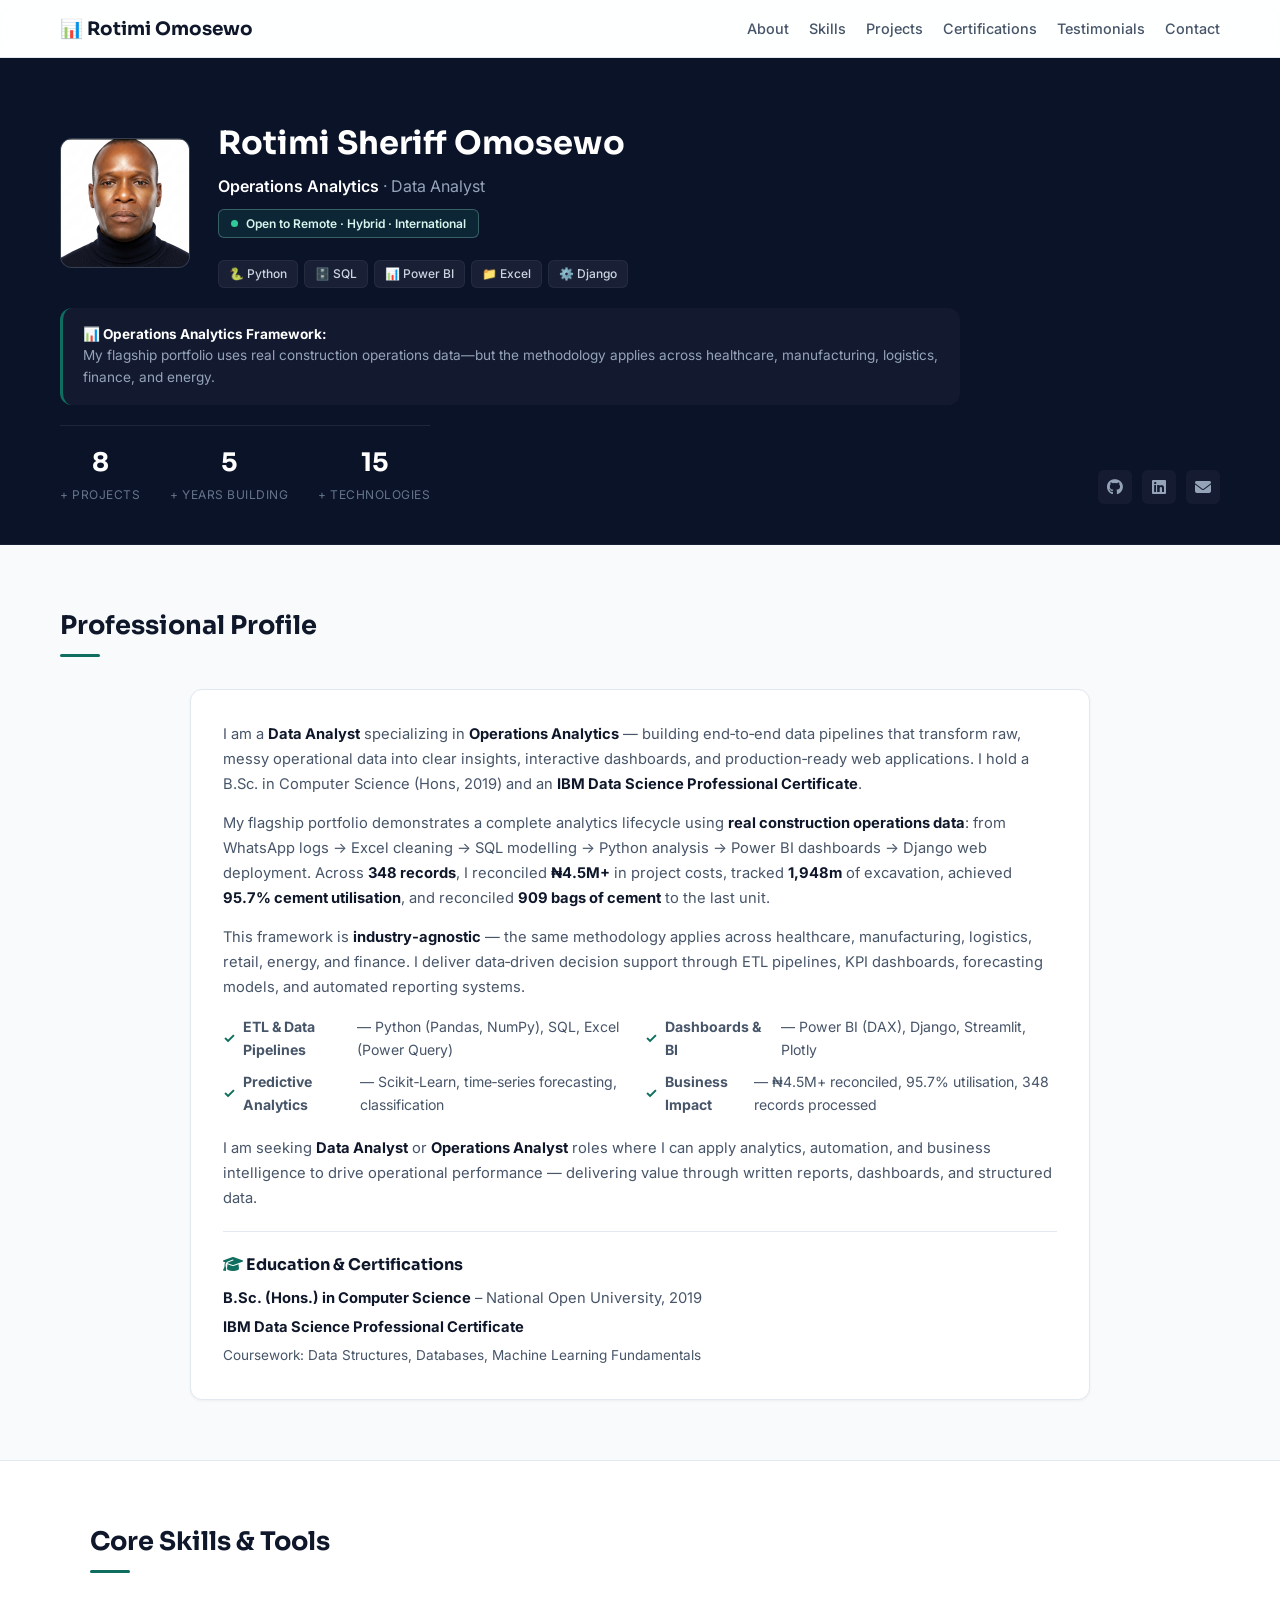
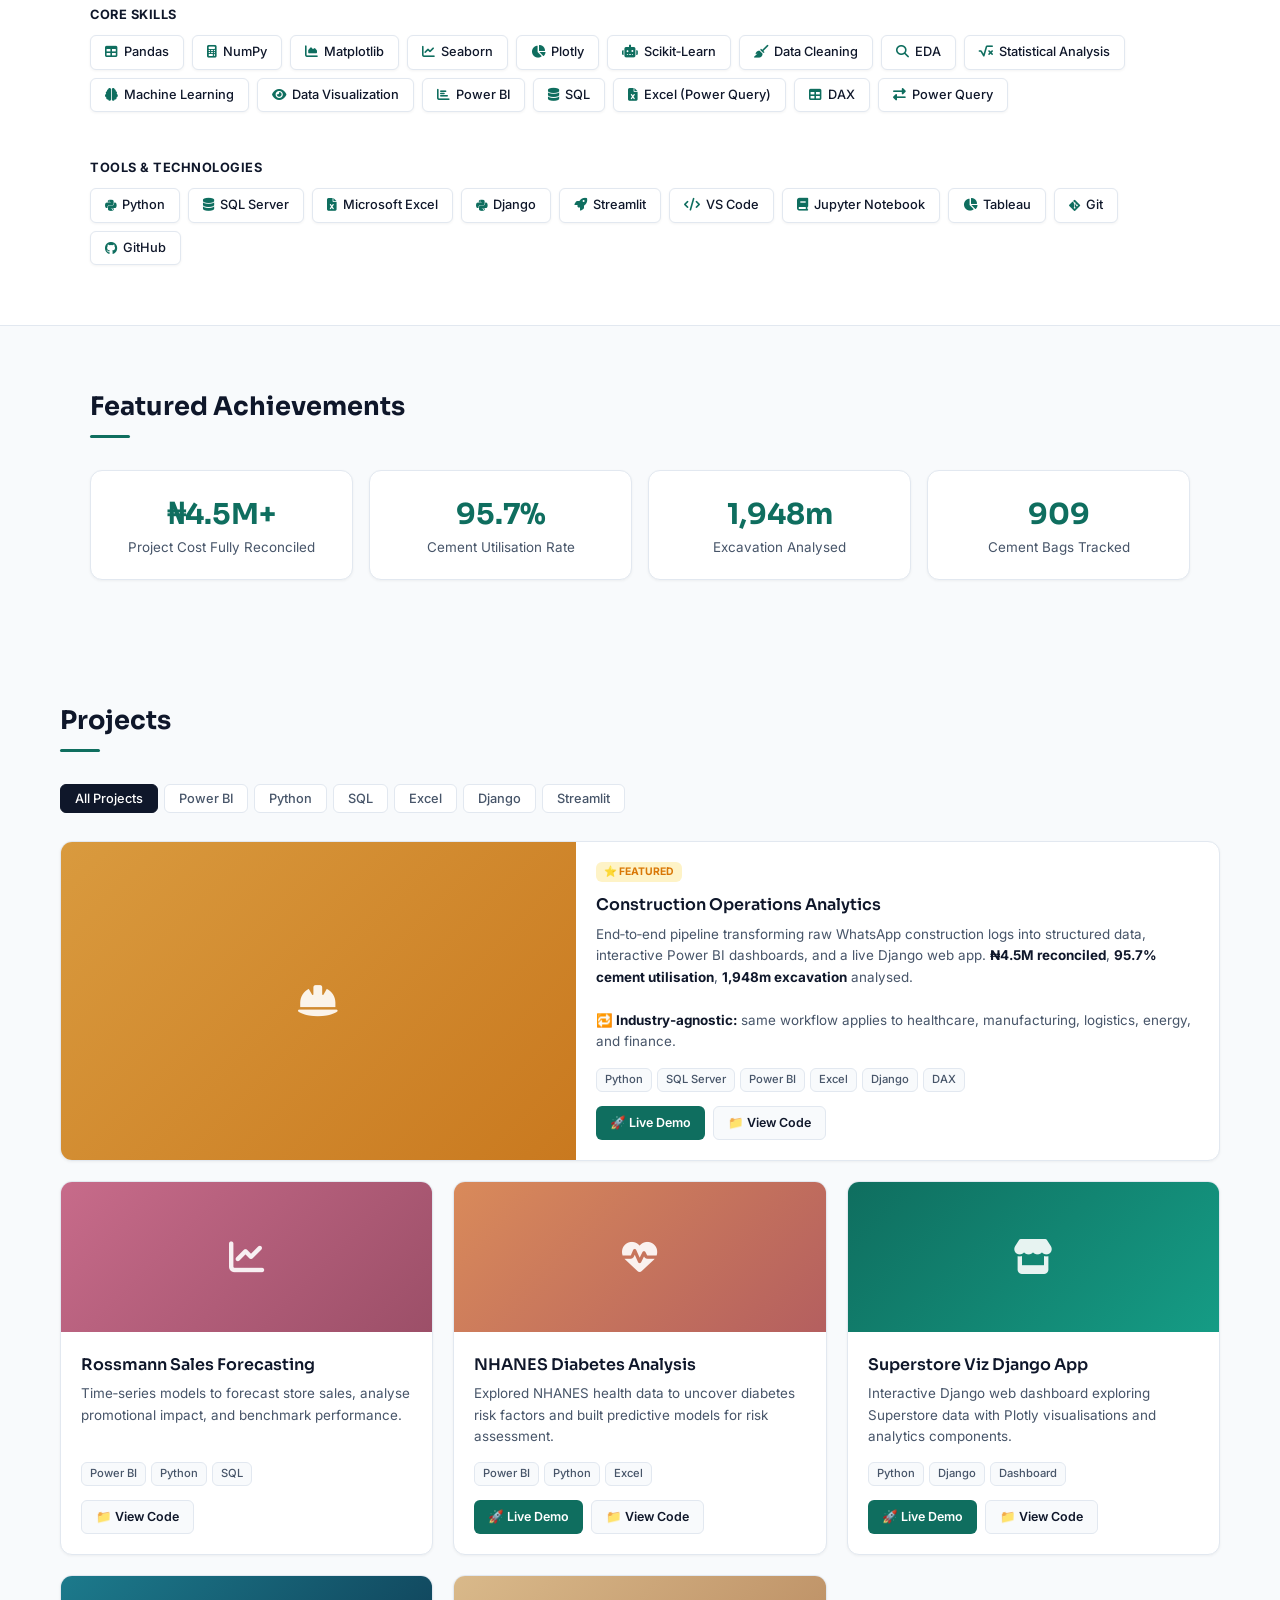
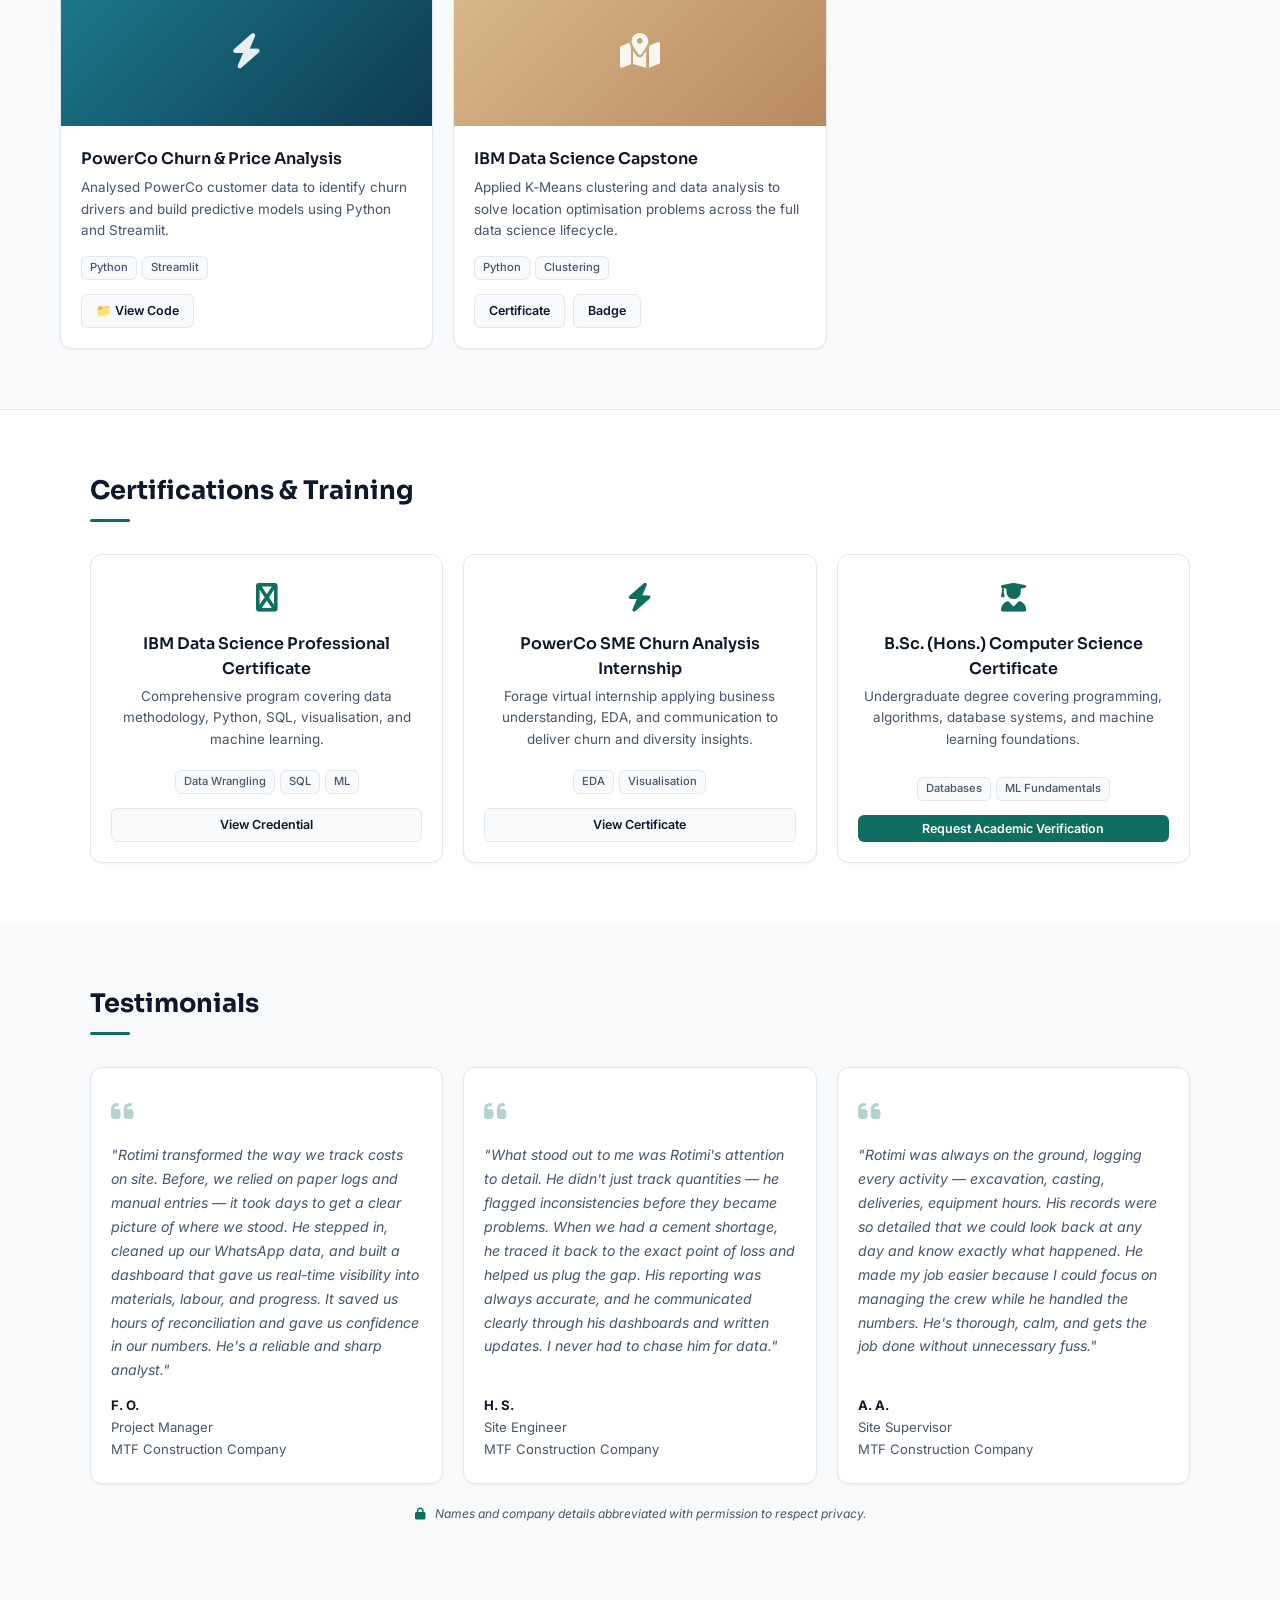
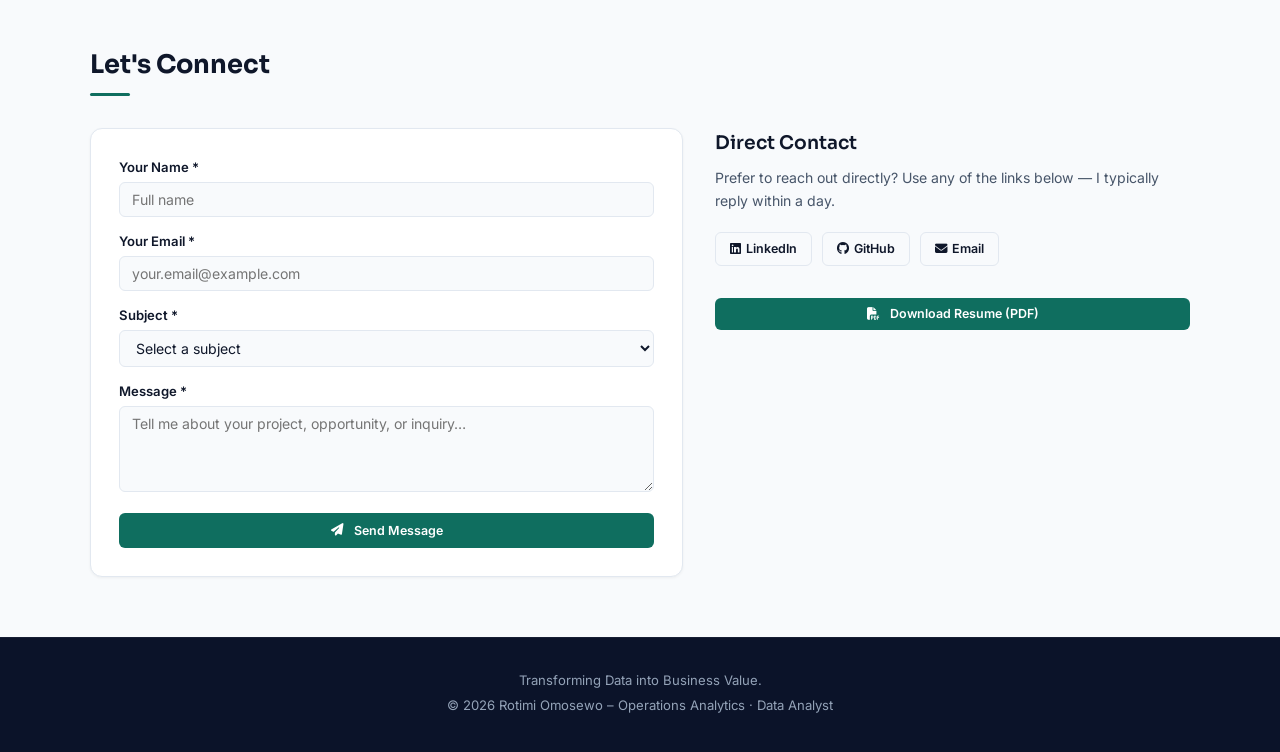
==== index.html @ 18f445c6 "Update index.html" ====
<!DOCTYPE html>
<html lang="en">
<head>
    <meta charset="UTF-8" />
    <meta name="viewport" content="width=device-width, initial-scale=1.0" />

    <!-- SEO Meta Tags -->
    <title>Rotimi Omosewo | Operations Analyst | Data Analyst | Python | SQL | Power BI Portfolio</title>
    <meta name="description" content="Data Analyst specializing in Operations Analytics, Python, SQL, Power BI, and Excel. Real-world analytics across construction, healthcare, retail, and energy." />
    <meta name="keywords" content="Operations Analyst, Data Analyst, Business Intelligence, Python, SQL, Power BI, Excel, Django, Analytics Portfolio, Rotimi Omosewo" />
    <meta name="author" content="Rotimi Omosewo" />

    <!-- Open Graph -->
    <meta property="og:title" content="Rotimi Omosewo | Operations Analyst | Data Analyst | Python | SQL | Power BI Portfolio" />
    <meta property="og:description" content="Data Analyst specializing in Operations Analytics, Python, SQL, Power BI, and Excel. View my analytics projects and technical expertise." />
    <meta property="og:type" content="website" />
    <meta property="og:url" content="https://rotimi2020.github.io" />

    <!-- Twitter Card -->
    <meta name="twitter:card" content="summary_large_image" />
    <meta name="twitter:title" content="Rotimi Omosewo | Operations Analyst | Data Analyst | Python | SQL | Power BI Portfolio" />
    <meta name="twitter:description" content="Data Analyst specializing in Operations Analytics, Python, SQL, Power BI, and Excel." />

    <link rel="icon" href="data:image/svg+xml,<svg xmlns='http://www.w3.org/2000/svg' viewBox='0 0 100 100'><text y='.9em' font-size='90'>📊</text></svg>" />
    <link rel="preconnect" href="https://fonts.googleapis.com">
    <link rel="preconnect" href="https://fonts.gstatic.com" crossorigin>
    <link href="https://fonts.googleapis.com/css2?family=Sora:wght@500;600;700&family=Inter:wght@400;500;600&display=swap" rel="stylesheet">
    <link rel="stylesheet" href="https://cdnjs.cloudflare.com/ajax/libs/font-awesome/6.4.0/css/all.min.css" />

    <style>
        /* ===== RESET & BASE ===== */
        * {
            margin: 0;
            padding: 0;
            box-sizing: border-box;
            font-family: 'Inter', sans-serif;
        }

        :root {
            --bg-base: #f8fafc;
            --bg-surface: #ffffff;
            --text-main: #0f172a;
            --text-muted: #475569;
            --primary: #0f172a;
            --accent: #0f6e5f;
            --accent-hover: #0c5849;
            --border: #e2e8f0;
            --shadow-sm: 0 1px 3px rgba(0,0,0,0.05);
            --shadow-md: 0 4px 6px -1px rgba(0,0,0,0.05), 0 2px 4px -1px rgba(0,0,0,0.03);
            --shadow-lg: 0 10px 25px -5px rgba(0, 0, 0, 0.05), 0 8px 10px -6px rgba(0, 0, 0, 0.03);
            --radius-sm: 6px;
            --radius-md: 12px;
            --radius-lg: 16px;
        }

        html { scroll-behavior: smooth; }

        h1, h2, h3, .nav-logo, .kpi-number, .project-title, .cert-title, .section-title {
            font-family: 'Sora', sans-serif;
            color: var(--text-main);
        }

        body {
            background-color: var(--bg-base);
            color: var(--text-muted);
            line-height: 1.6;
            -webkit-font-smoothing: antialiased;
        }

        .container { max-width: 1200px; margin: 0 auto; padding: 0 20px; }

        #scrollProgress {
            position: fixed; top: 0; left: 0; height: 3px; width: 0%;
            background: linear-gradient(90deg, var(--accent), #159c85);
            z-index: 1100; transition: width 0.1s ease-out;
        }

        nav {
            position: sticky; top: 0; z-index: 999;
            background: rgba(255, 255, 255, 0.85);
            backdrop-filter: blur(16px);
            border-bottom: 1px solid var(--border);
            padding: 14px 0;
        }

        nav .container {
            display: flex;
            align-items: center;
            justify-content: space-between;
            flex-wrap: wrap;
            gap: 10px;
        }

        .nav-logo {
            font-weight: 700;
            font-size: 1.15rem;
            color: var(--text-main);
            text-decoration: none;
            display: flex;
            align-items: center;
            gap: 8px;
        }

        .nav-links {
            display: flex;
            gap: 20px;
            flex-wrap: wrap;
        }

        .nav-links a {
            text-decoration: none;
            color: var(--text-muted);
            font-weight: 500;
            font-size: 0.9rem;
            transition: color 0.2s ease;
        }

        .nav-links a:hover,
        .nav-links a.active-link {
            color: var(--accent);
        }

        header {
            background: #0b1329;
            color: #fff;
            padding: 60px 0 40px;
            position: relative;
            border-bottom: 1px solid rgba(255, 255, 255, 0.05);
        }

        .profile {
            display: grid;
            grid-template-columns: 130px 1fr;
            gap: 28px;
            align-items: center;
            text-align: left;
        }

        .avatar {
            width: 130px;
            height: 130px;
            border-radius: var(--radius-md);
            overflow: hidden;
            background: #1e293b;
            display: flex;
            align-items: center;
            justify-content: center;
            border: 1px solid rgba(255, 255, 255, 0.1);
        }

        .avatar img { width: 100%; height: 100%; object-fit: contain; }
        .avatar .placeholder-icon { font-size: 48px; color: #64748b; }

        .header-info h1 {
            color: #fff;
            font-size: 2rem;
            font-weight: 700;
            margin-bottom: 4px;
        }

        .tagline {
            font-size: 1rem;
            color: #94a3b8;
            margin-bottom: 10px;
        }
        .tagline .highlight {
            color: #fff;
            font-weight: 600;
        }

        .availability-badge {
            display: inline-flex;
            align-items: center;
            gap: 8px;
            background: rgba(21, 156, 133, 0.14);
            border: 1px solid rgba(159, 232, 212, 0.3);
            color: #d7f5ec;
            padding: 4px 12px;
            border-radius: var(--radius-sm);
            font-size: 0.75rem;
            font-weight: 600;
            margin-bottom: 12px;
        }

        .availability-badge .dot {
            width: 7px;
            height: 7px;
            border-radius: 50%;
            background: #2ecc9a;
            animation: pulse-dot 2s infinite;
        }

        @keyframes pulse-dot {
            0% { box-shadow: 0 0 0 0 rgba(46, 204, 154, 0.55); }
            70% { box-shadow: 0 0 0 7px rgba(46, 204, 154, 0); }
            100% { box-shadow: 0 0 0 0 rgba(46, 204, 154, 0); }
        }

        .skill-strip {
            display: flex;
            flex-wrap: wrap;
            gap: 6px;
            margin-top: 10px;
        }

        .skill-strip span {
            background: rgba(255, 255, 255, 0.06);
            color: #cbd5e1;
            padding: 3px 10px;
            border-radius: var(--radius-sm);
            font-size: 0.75rem;
            font-weight: 500;
            border: 1px solid rgba(255, 255, 255, 0.05);
        }

        .quick-note {
            background: rgba(255, 255, 255, 0.03);
            border-radius: var(--radius-md);
            padding: 16px 20px;
            margin-top: 20px;
            border-left: 3px solid var(--accent);
            max-width: 900px;
            text-align: left;
        }

        .quick-note p {
            font-size: 0.85rem;
            color: #94a3b8;
            line-height: 1.6;
            word-wrap: break-word;
            overflow-wrap: break-word;
        }
        .quick-note strong {
            color: #fff;
        }

        .kpi-row {
            display: flex;
            gap: 30px;
            margin-top: 20px;
            border-top: 1px solid rgba(255, 255, 255, 0.08);
            padding-top: 16px;
            flex-wrap: wrap;
        }

        .kpi-item {
            display: flex;
            flex-direction: column;
            align-items: center;
            text-align: center;
        }

        .kpi-number {
            font-size: 1.6rem;
            font-weight: 700;
            color: #fff;
        }

        .kpi-label {
            font-size: 0.75rem;
            color: #64748b;
            text-transform: uppercase;
            letter-spacing: 0.5px;
            margin-top: 2px;
        }

        .header-action-row {
            display: flex;
            justify-content: space-between;
            align-items: flex-end;
            flex-wrap: wrap;
            gap: 16px;
        }

        .header-socials {
            display: flex;
            gap: 10px;
        }

        .header-socials a {
            color: #94a3b8;
            font-size: 1rem;
            width: 34px;
            height: 34px;
            border-radius: var(--radius-sm);
            background: rgba(255, 255, 255, 0.04);
            display: flex;
            align-items: center;
            justify-content: center;
            transition: all 0.2s ease;
            text-decoration: none;
        }

        .header-socials a:hover {
            color: #fff;
            background: var(--accent);
        }

        section {
            padding: 60px 0;
        }

        .section-title {
            font-size: 1.6rem;
            font-weight: 700;
            margin-bottom: 32px;
            position: relative;
        }

        .section-title::after {
            content: '';
            display: block;
            width: 40px;
            height: 3px;
            background: var(--accent);
            margin-top: 8px;
            border-radius: 2px;
        }

        /* ===== SECTION CONTENT WRAPPER ===== */
        .section-content {
            max-width: 1100px;
            margin: 0 auto;
        }

        /* ===== ABOUT / PROFESSIONAL PROFILE ===== */
        .about-card {
            background: var(--bg-surface);
            padding: 32px;
            border-radius: var(--radius-md);
            box-shadow: var(--shadow-sm);
            border: 1px solid var(--border);
            max-width: 900px;
            margin: 0 auto;
        }

        .about-card p {
            margin-bottom: 14px;
            font-size: 0.92rem;
            color: var(--text-muted);
            line-height: 1.7;
        }

        .about-card p strong {
            color: var(--text-main);
        }

        .about-card ul {
            list-style: none;
            display: grid;
            grid-template-columns: 1fr 1fr;
            gap: 10px;
            margin: 16px 0 20px;
        }

        .about-card ul li {
            font-size: 0.88rem;
            display: flex;
            align-items: center;
            gap: 8px;
            color: var(--text-muted);
        }

        .about-card ul li::before {
            content: "✓";
            color: var(--accent);
            font-weight: bold;
        }

        .education-block {
            margin-top: 20px;
            padding-top: 20px;
            border-top: 1px solid var(--border);
        }

        .education-block h3 {
            font-size: 1rem;
            margin-bottom: 8px;
        }

        .skills-subtitle {
            font-size: 0.8rem;
            font-weight: 700;
            text-transform: uppercase;
            letter-spacing: 0.5px;
            color: var(--text-main);
            margin: 20px 0 10px;
        }
        .skills-subtitle:first-child {
            margin-top: 0;
        }

        .skills-grid {
            display: flex;
            flex-wrap: wrap;
            gap: 8px;
        }

        .skill-tag {
            background: var(--bg-surface);
            color: var(--text-main);
            padding: 6px 14px;
            border-radius: var(--radius-sm);
            font-size: 0.8rem;
            font-weight: 500;
            border: 1px solid var(--border);
            display: flex;
            align-items: center;
            gap: 6px;
            box-shadow: var(--shadow-sm);
        }

        .skill-tag i {
            color: var(--accent);
        }

        .achievements-grid {
            display: grid;
            grid-template-columns: repeat(auto-fit, minmax(160px, 1fr));
            gap: 16px;
        }

        .filter-container {
            display: flex;
            gap: 6px;
            margin-bottom: 28px;
            flex-wrap: wrap;
        }

        .filter-btn {
            background: var(--bg-surface);
            border: 1px solid var(--border);
            color: var(--text-muted);
            padding: 6px 14px;
            border-radius: var(--radius-sm);
            cursor: pointer;
            font-size: 0.8rem;
            font-weight: 500;
            transition: all 0.2s ease;
        }

        .filter-btn:hover,
        .filter-btn.active {
            background: var(--primary);
            color: #fff;
            border-color: var(--primary);
        }

        .showcase-grid {
            display: grid;
            grid-template-columns: repeat(3, 1fr);
            gap: 20px;
        }

        .portfolio-card {
            background: var(--bg-surface);
            border-radius: var(--radius-md);
            border: 1px solid var(--border);
            overflow: hidden;
            display: flex;
            flex-direction: column;
            box-shadow: var(--shadow-sm);
            transition: transform 0.25s ease, box-shadow 0.25s ease;
            position: relative;
        }

        .portfolio-card:hover {
            transform: translateY(-4px) scale(0.97);
            box-shadow: var(--shadow-lg);
        }

        .card-preview-area {
            height: 150px;
            display: flex;
            align-items: center;
            justify-content: center;
            font-size: 2.2rem;
            color: rgba(255, 255, 255, 0.9);
            position: relative;
            cursor: pointer;
            overflow: hidden;
        }

        .card-preview-area i {
            position: relative;
            z-index: 2;
            transition: transform 0.3s ease;
        }
        .card-preview-area:hover i {
            transform: scale(1.15);
        }

        .card-preview-area.construction { background: linear-gradient(135deg, #d99a3e, #c9791f); }
        .card-preview-area.rossmann { background: linear-gradient(135deg, #c76b8a, #9c4f68); }
        .card-preview-area.nhanes { background: linear-gradient(135deg, #d98a5a, #b45f5f); }
        .card-preview-area.django { background: linear-gradient(135deg, #0f6e5f, #159c85); }
        .card-preview-area.powerco { background: linear-gradient(135deg, #1c7a8c, #0e3a52); }
        .card-preview-area.ibm { background: linear-gradient(135deg, #d9b98a, #b8895f); }

        .card-preview-area .zoom-hint {
            position: absolute;
            background: rgba(15, 23, 42, 0.8);
            color: #fff;
            padding: 5px 10px;
            border-radius: var(--radius-sm);
            font-size: 0.7rem;
            font-weight: 500;
            opacity: 0;
            transition: opacity 0.2s ease;
            display: flex;
            align-items: center;
            gap: 5px;
            z-index: 3;
        }

        .card-preview-area:hover .zoom-hint {
            opacity: 1;
        }

        .portfolio-card.featured-item {
            grid-column: span 3;
            display: grid;
            grid-template-columns: 4fr 5fr;
            height: 320px;
        }

        .portfolio-card.featured-item .card-preview-area {
            height: 100%;
        }

        .card-body {
            padding: 20px;
            display: flex;
            flex-direction: column;
            flex-grow: 1;
        }

        .featured-label {
            align-self: flex-start;
            background: #fef3c7;
            color: #d97706;
            font-size: 0.65rem;
            font-weight: 700;
            padding: 2px 8px;
            border-radius: var(--radius-sm);
            text-transform: uppercase;
            margin-bottom: 10px;
        }

        .project-title {
            font-size: 1rem;
            margin-bottom: 6px;
            font-weight: 600;
        }

        .project-desc {
            font-size: 0.84rem;
            color: var(--text-muted);
            margin-bottom: 14px;
            flex-grow: 1;
        }
        .project-desc strong {
            color: var(--text-main);
        }

        .meta-tags {
            display: flex;
            flex-wrap: wrap;
            gap: 5px;
            margin-bottom: 14px;
        }

        .meta-tag {
            background: var(--bg-base);
            color: var(--text-muted);
            font-size: 0.7rem;
            padding: 2px 8px;
            border-radius: var(--radius-sm);
            font-weight: 500;
            border: 1px solid var(--border);
        }

        .card-actions {
            display: flex;
            gap: 8px;
            flex-wrap: wrap;
        }

        .btn {
            display: inline-flex;
            align-items: center;
            justify-content: center;
            gap: 5px;
            padding: 6px 14px;
            border-radius: var(--radius-sm);
            font-size: 0.78rem;
            font-weight: 600;
            text-decoration: none;
            transition: all 0.2s ease;
            cursor: pointer;
            border: none;
        }

        .btn-primary {
            background: var(--accent);
            color: #fff;
        }
        .btn-primary:hover {
            background: var(--accent-hover);
        }

        .btn-secondary {
            background: var(--bg-base);
            color: var(--text-main);
            border: 1px solid var(--border);
        }
        .btn-secondary:hover {
            background: var(--border);
        }

        .compact-grid {
            display: grid;
            grid-template-columns: repeat(3, 1fr);
            gap: 20px;
        }

        .metric-card {
            background: var(--bg-surface);
            padding: 20px;
            border-radius: var(--radius-md);
            border: 1px solid var(--border);
            text-align: center;
            box-shadow: var(--shadow-sm);
            display: flex;
            flex-direction: column;
            transition: transform 0.25s ease, box-shadow 0.25s ease;
        }

        .metric-card:hover {
            transform: translateY(-4px) scale(0.97);
            box-shadow: var(--shadow-lg);
        }

        .metric-card .project-title {
            margin: 10px 0 4px;
        }
        .metric-card .project-desc {
            flex-grow: 1;
            margin-bottom: 14px;
        }
        .metric-card .btn {
            width: 100%;
            margin-top: auto;
        }

        .metric-value {
            font-size: 1.8rem;
            font-weight: 700;
            color: var(--accent);
            font-family: 'Sora', sans-serif;
        }
        .metric-card .meta-tags {
            justify-content: center;
            margin-top: 6px;
        }

        .testimonial-grid {
            display: grid;
            grid-template-columns: repeat(3, 1fr);
            gap: 20px;
        }

        .testimonial-card {
            background: var(--bg-surface);
            padding: 24px 20px;
            border-radius: var(--radius-md);
            border: 1px solid var(--border);
            box-shadow: var(--shadow-sm);
            transition: transform 0.2s ease, box-shadow 0.2s ease;
            position: relative;
            display: flex;
            flex-direction: column;
        }

        .testimonial-card:hover {
            transform: translateY(-4px);
            box-shadow: var(--shadow-lg);
        }

        .testimonial-card .quote-icon {
            color: var(--accent);
            font-size: 1.6rem;
            opacity: 0.3;
            margin-bottom: 10px;
        }

        .testimonial-card .testimonial-text {
            font-size: 0.88rem;
            color: var(--text-muted);
            line-height: 1.7;
            font-style: italic;
            flex-grow: 1;
        }

        .testimonial-card .testimonial-author {
            margin-top: 14px;
            font-weight: 600;
            color: var(--text-main);
            font-size: 0.82rem;
            display: flex;
            flex-direction: column;
            gap: 2px;
            line-height: 1.5;
        }

        .testimonial-card .testimonial-author .author-name {
            font-weight: 700;
            color: var(--text-main);
        }

        .testimonial-card .testimonial-author .author-role {
            font-weight: 400;
            color: var(--text-muted);
        }

        .testimonial-card .testimonial-author .author-company {
            font-weight: 400;
            color: var(--text-muted);
        }

        .privacy-note {
            text-align: center;
            font-size: 0.75rem;
            color: var(--text-muted);
            margin-top: 20px;
            font-style: italic;
        }

        .privacy-note i {
            margin-right: 6px;
            color: var(--accent);
        }

        .contact-layout {
            display: grid;
            grid-template-columns: 5fr 4fr;
            gap: 32px;
            align-items: start;
        }

        .form-card {
            background: var(--bg-surface);
            padding: 28px;
            border-radius: var(--radius-md);
            border: 1px solid var(--border);
            box-shadow: var(--shadow-sm);
        }

        .form-group {
            margin-bottom: 14px;
        }

        .form-group label {
            display: block;
            font-size: 0.82rem;
            font-weight: 600;
            margin-bottom: 4px;
            color: var(--text-main);
        }

        .form-group input,
        .form-group select,
        .form-group textarea {
            width: 100%;
            padding: 8px 12px;
            border: 1px solid var(--border);
            border-radius: var(--radius-sm);
            font-size: 0.88rem;
            background: var(--bg-base);
            color: var(--text-main);
            outline: none;
            font-family: inherit;
        }

        .form-group input:focus,
        .form-group select:focus,
        .form-group textarea:focus {
            border-color: var(--accent);
            background: #fff;
        }

        .form-group textarea {
            resize: vertical;
            min-height: 80px;
        }

        .success-message {
            display: none;
            background: #ecfdf5;
            color: #065f46;
            border: 1px solid #a7f3d0;
            padding: 10px;
            border-radius: var(--radius-sm);
            font-size: 0.82rem;
            margin-top: 10px;
            text-align: center;
        }
        .success-message.show {
            display: block;
        }

        .contact-side h3 {
            margin-bottom: 10px;
            font-weight: 600;
        }
        .contact-side p {
            font-size: 0.88rem;
            margin-bottom: 20px;
        }
        .contact-side .btn {
            margin-right: 6px;
            margin-bottom: 6px;
        }

        .resume-note {
            display: none;
            background: var(--bg-base);
            border-left: 3px solid var(--accent);
            padding: 10px 14px;
            margin-bottom: 14px;
            border-radius: var(--radius-sm);
            font-size: 0.8rem;
            color: var(--text-muted);
        }
        .resume-note.show {
            display: block;
        }
        .resume-note strong {
            color: var(--text-main);
        }

        .lightbox-modal,
        .form-modal {
            display: none;
            position: fixed;
            inset: 0;
            background: rgba(15, 23, 42, 0.8);
            backdrop-filter: blur(8px);
            z-index: 1000;
            justify-content: center;
            align-items: center;
            padding: 20px;
            overflow-y: auto;
        }

        .lightbox-wrapper {
            background: var(--bg-surface);
            border-radius: var(--radius-lg);
            max-width: 600px;
            width: 100%;
            overflow: hidden;
            box-shadow: 0 25px 50px -12px rgba(0, 0, 0, 0.25);
            position: relative;
            animation: popupIn 0.25s cubic-bezier(0.16, 1, 0.3, 1);
        }

        @keyframes popupIn {
            from { transform: scale(0.95); opacity: 0; }
            to { transform: scale(1); opacity: 1; }
        }

        .lightbox-img-container {
            height: 180px;
            background: #0b1329;
            display: flex;
            align-items: center;
            justify-content: center;
            font-size: 3.5rem;
            color: rgba(255, 255, 255, 0.9);
        }

        .lightbox-desc {
            padding: 20px;
        }

        .close-lightbox,
        .close-form-modal {
            position: absolute;
            top: 14px;
            right: 14px;
            background: rgba(255, 255, 255, 0.2);
            border: none;
            color: #fff;
            width: 30px;
            height: 30px;
            border-radius: 50%;
            cursor: pointer;
            display: flex;
            align-items: center;
            justify-content: center;
            font-size: 1.1rem;
            z-index: 10;
        }

        .close-form-modal {
            color: #999;
            background: transparent;
            top: 12px;
            right: 16px;
        }
        .close-form-modal:hover {
            color: #333;
        }

        .form-modal-wrapper {
            background: var(--bg-surface);
            border-radius: var(--radius-lg);
            max-width: 420px;
            width: 100%;
            padding: 28px 30px;
            position: relative;
            box-shadow: 0 25px 50px -12px rgba(0, 0, 0, 0.25);
            animation: popupIn 0.25s cubic-bezier(0.16, 1, 0.3, 1);
            max-height: 90vh;
            overflow-y: auto;
        }

        .form-modal-wrapper h3 {
            margin-bottom: 16px;
            text-align: center;
        }

        .modal-note {
            background: var(--bg-base);
            border-left: 3px solid var(--accent);
            padding: 10px 14px;
            margin-bottom: 14px;
            border-radius: var(--radius-sm);
            font-size: 0.8rem;
            color: var(--text-muted);
        }
        .modal-note strong {
            color: var(--text-main);
        }

        footer {
            background: #0b1329;
            color: #64748b;
            padding: 32px 0;
            text-align: center;
            font-size: 0.82rem;
            border-top: 1px solid rgba(255, 255, 255, 0.05);
        }
        footer p {
            color: #94a3b8;
            margin-bottom: 4px;
        }

        /* ============================================================
                   RESPONSIVE BREAKPOINTS
                   ============================================================ */

        @media (max-width: 1024px) {
            .showcase-grid,
            .compact-grid,
            .testimonial-grid {
                grid-template-columns: repeat(2, 1fr);
            }
            .portfolio-card.featured-item {
                grid-column: span 2;
            }
        }

        @media (max-width: 768px) {
            .profile {
                grid-template-columns: 1fr;
                text-align: center;
                justify-items: center;
                gap: 14px;
            }
            .avatar {
                margin: 0 auto;
                width: 110px;
                height: 110px;
            }
            .skill-strip,
            .kpi-row,
            .header-action-row {
                justify-content: center;
            }
            .header-action-row {
                flex-direction: column;
                align-items: center;
            }
            .showcase-grid,
            .compact-grid,
            .contact-layout,
            .testimonial-grid {
                grid-template-columns: 1fr;
            }
            .portfolio-card.featured-item {
                grid-column: span 1;
                grid-template-columns: 1fr;
                height: auto;
            }
            .portfolio-card.featured-item .card-preview-area {
                height: 140px;
            }
            .about-card {
                padding: 24px;
            }
            .about-card ul {
                grid-template-columns: 1fr;
            }
            nav .container {
                flex-direction: column;
                gap: 10px;
            }
            .compact-grid {
                grid-template-columns: 1fr;
            }
            .header-socials {
                justify-content: center;
            }
            .contact-layout {
                grid-template-columns: 1fr;
            }
            .card-preview-area {
                height: 130px;
                font-size: 2rem;
            }
            .quick-note p {
                font-size: 0.82rem;
            }
            .section-title {
                font-size: 1.4rem;
            }
            section {
                padding: 48px 0;
            }
            header {
                padding: 48px 0 32px;
            }
            .container {
                padding: 0 16px;
            }
        }

        @media (max-width: 480px) {
            .container {
                padding: 0 14px;
            }
            header {
                padding: 40px 0 28px;
            }
            section {
                padding: 40px 0;
            }
            .avatar {
                width: 90px;
                height: 90px;
            }
            .header-info h1 {
                font-size: 1.6rem;
            }
            .tagline {
                font-size: 0.9rem;
            }
            .skill-strip span {
                font-size: 0.65rem;
                padding: 2px 8px;
            }
            .kpi-row {
                gap: 16px;
            }
            .kpi-number {
                font-size: 1.3rem;
            }
            .kpi-label {
                font-size: 0.65rem;
            }
            .section-title {
                font-size: 1.3rem;
                margin-bottom: 24px;
            }
            .about-card {
                padding: 16px;
            }
            .about-card p {
                font-size: 0.85rem;
            }
            .about-card ul li {
                font-size: 0.82rem;
            }
            .portfolio-card.featured-item .card-preview-area {
                height: 110px;
            }
            .card-preview-area {
                height: 110px;
                font-size: 1.8rem;
            }
            .card-body {
                padding: 14px;
            }
            .project-title {
                font-size: 0.92rem;
            }
            .project-desc {
                font-size: 0.8rem;
            }
            .btn {
                padding: 5px 10px;
                font-size: 0.72rem;
            }
            .form-card {
                padding: 16px;
            }
            .lightbox-desc {
                padding: 14px;
            }
            .lightbox-img-container {
                height: 140px;
                font-size: 2.8rem;
            }
            .compact-grid {
                gap: 14px;
            }
            .metric-card {
                padding: 14px;
            }
            .testimonial-card {
                padding: 16px;
            }
            .testimonial-card .testimonial-text {
                font-size: 0.82rem;
            }
            .quick-note {
                padding: 12px 14px;
            }
            .quick-note p {
                font-size: 0.78rem;
            }
            .filter-btn {
                padding: 4px 10px;
                font-size: 0.7rem;
            }
            .skill-tag {
                padding: 4px 10px;
                font-size: 0.72rem;
            }
            .skills-grid {
                gap: 6px;
            }
            .achievements-grid {
                grid-template-columns: repeat(2, 1fr);
                gap: 12px;
            }
            .metric-value {
                font-size: 1.5rem;
            }
            .nav-links {
                gap: 12px;
            }
            .nav-links a {
                font-size: 0.78rem;
            }
            .nav-logo {
                font-size: 1rem;
            }
            footer {
                padding: 24px 0;
            }
            footer p {
                font-size: 0.75rem;
            }
        }

        @media (max-width: 380px) {
            .achievements-grid {
                grid-template-columns: 1fr 1fr;
                gap: 10px;
            }
            .header-info h1 {
                font-size: 1.3rem;
            }
            .kpi-row {
                gap: 12px;
            }
            .kpi-number {
                font-size: 1.1rem;
            }
            .nav-links {
                gap: 8px;
            }
            .nav-links a {
                font-size: 0.7rem;
            }
        }
    </style>
</head>

<body>

    <div id="scrollProgress"></div>

    <nav>
        <div class="container">
            <a href="#" class="nav-logo">📊 Rotimi Omosewo</a>
            <div class="nav-links">
                <a href="#about">About</a>
                <a href="#skills">Skills</a>
                <a href="#projects">Projects</a>
                <a href="#certifications">Certifications</a>
                <a href="#testimonials">Testimonials</a>
                <a href="#contact">Contact</a>
            </div>
        </div>
    </nav>

    <header>
        <div class="container">
            <div class="profile">
                <div class="avatar">
                    <img src="profile.png" alt="Rotimi Omosewo" id="profile-photo" onerror="this.style.display='none'; this.parentElement.innerHTML='<i class=\'fas fa-user placeholder-icon\'></i>';" />
                </div>
                <div class="header-info">
                    <h1>Rotimi Sheriff Omosewo</h1>
                    <p class="tagline"><span class="highlight">Operations Analytics</span> · Data Analyst</p>
                    <div class="availability-badge"><span class="dot"></span> Open to Remote · Hybrid · International</div>
                    <div class="skill-strip">
                        <span>🐍 Python</span>
                        <span>🗄️ SQL</span>
                        <span>📊 Power BI</span>
                        <span>📁 Excel</span>
                        <span>⚙️ Django</span>
                    </div>
                </div>
            </div>

            <div class="quick-note">
                <p>
                    <strong>📊 Operations Analytics Framework:</strong><br />
                    My flagship portfolio uses real construction operations data—but the methodology applies across healthcare, manufacturing, logistics, finance, and energy.
                </p>
            </div>

            <div class="header-action-row">
                <div class="kpi-row">
                    <div class="kpi-item">
                        <span class="kpi-number" data-count="8">0</span>
                        <span class="kpi-label">+ Projects</span>
                    </div>
                    <div class="kpi-item">
                        <span class="kpi-number" data-count="5">0</span>
                        <span class="kpi-label">+ Years Building</span>
                    </div>
                    <div class="kpi-item">
                        <span class="kpi-number" data-count="15">0</span>
                        <span class="kpi-label">+ Technologies</span>
                    </div>
                </div>
                <div class="header-socials">
                    <a href="https://github.com/rotimi2020" target="_blank" aria-label="GitHub"><i class="fab fa-github"></i></a>
                    <a href="https://linkedin.com/in/rotimi-sheriff-omosewo-939a806b" target="_blank" aria-label="LinkedIn"><i class="fab fa-linkedin"></i></a>
                    <a href="mailto:omoseworotimi@gmail.com" aria-label="Email"><i class="fas fa-envelope"></i></a>
                </div>
            </div>
        </div>
    </header>

    <!-- ===== PROFESSIONAL PROFILE SECTION ===== -->
    <section id="about">
        <div class="container">
            <h2 class="section-title">Professional Profile</h2>
            <div class="about-card">
                <p>
                    I am a <strong>Data Analyst</strong> specializing in <strong>Operations Analytics</strong> — building end‑to‑end data pipelines that transform raw, messy operational data into clear insights, interactive dashboards, and production‑ready web applications. I hold a B.Sc. in Computer Science (Hons, 2019) and an <strong>IBM Data Science Professional Certificate</strong>.
                </p>
                <p>
                    My flagship portfolio demonstrates a complete analytics lifecycle using <strong>real construction operations data</strong>: 
                    from WhatsApp logs → Excel cleaning → SQL modelling → Python analysis → Power BI dashboards → Django web deployment. 
                    Across <strong>348 records</strong>, I reconciled <strong>₦4.5M+</strong> in project costs, tracked <strong>1,948m</strong> 
                    of excavation, achieved <strong>95.7% cement utilisation</strong>, and reconciled <strong>909 bags of cement</strong> 
                    to the last unit.
                </p>
                <p>
                    This framework is <strong>industry‑agnostic</strong> — the same methodology applies across healthcare, manufacturing, 
                    logistics, retail, energy, and finance. I deliver data‑driven decision support through ETL pipelines, KPI dashboards, 
                    forecasting models, and automated reporting systems.
                </p>
                <ul>
                    <li><strong>ETL &amp; Data Pipelines</strong> — Python (Pandas, NumPy), SQL, Excel (Power Query)</li>
                    <li><strong>Dashboards &amp; BI</strong> — Power BI (DAX), Django, Streamlit, Plotly</li>
                    <li><strong>Predictive Analytics</strong> — Scikit‑Learn, time‑series forecasting, classification</li>
                    <li><strong>Business Impact</strong> — ₦4.5M+ reconciled, 95.7% utilisation, 348 records processed</li>
                </ul>
                <p>
                    I am seeking <strong>Data Analyst</strong> or <strong>Operations Analyst</strong> roles where I can apply analytics, 
                    automation, and business intelligence to drive operational performance — delivering value through written reports, 
                    dashboards, and structured data.
                </p>
                <div class="education-block">
                    <h3><i class="fas fa-graduation-cap" style="color:var(--accent);"></i> Education &amp; Certifications</h3>
                    <p style="margin-bottom:4px;"><strong>B.Sc. (Hons.) in Computer Science</strong> – National Open University, 2019</p>
                    <p style="margin-bottom:4px;"><strong>IBM Data Science Professional Certificate</strong></p>
                    <p style="font-size:0.85rem; color:var(--text-muted); margin-bottom:0;">Coursework: Data Structures, Databases, Machine Learning Fundamentals</p>
                </div>
            </div>
        </div>
    </section>

    <!-- ===== SKILLS SECTION ===== -->
    <section id="skills" style="background: var(--bg-surface); border-top: 1px solid var(--border); border-bottom: 1px solid var(--border)">
        <div class="container">
            <div class="section-content">
                <h2 class="section-title">Core Skills &amp; Tools</h2>

                <div class="skills-subtitle">Core Skills</div>
                <div class="skills-grid">
                    <div class="skill-tag"><i class="fas fa-table"></i> Pandas</div>
                    <div class="skill-tag"><i class="fas fa-calculator"></i> NumPy</div>
                    <div class="skill-tag"><i class="fas fa-chart-area"></i> Matplotlib</div>
                    <div class="skill-tag"><i class="fas fa-chart-line"></i> Seaborn</div>
                    <div class="skill-tag"><i class="fas fa-chart-pie"></i> Plotly</div>
                    <div class="skill-tag"><i class="fas fa-robot"></i> Scikit‑Learn</div>
                    <div class="skill-tag"><i class="fas fa-broom"></i> Data Cleaning</div>
                    <div class="skill-tag"><i class="fas fa-search"></i> EDA</div>
                    <div class="skill-tag"><i class="fas fa-square-root-alt"></i> Statistical Analysis</div>
                    <div class="skill-tag"><i class="fas fa-brain"></i> Machine Learning</div>
                    <div class="skill-tag"><i class="fas fa-eye"></i> Data Visualization</div>
                    <div class="skill-tag"><i class="fas fa-chart-bar"></i> Power BI</div>
                    <div class="skill-tag"><i class="fas fa-database"></i> SQL</div>
                    <div class="skill-tag"><i class="fas fa-file-excel"></i> Excel (Power Query)</div>
                    <div class="skill-tag"><i class="fas fa-table"></i> DAX</div>
                    <div class="skill-tag"><i class="fas fa-exchange-alt"></i> Power Query</div>
                </div>
                <br>

                <div class="skills-subtitle">Tools &amp; Technologies</div>
                <div class="skills-grid">
                    <div class="skill-tag"><i class="fab fa-python"></i> Python</div>
                    <div class="skill-tag"><i class="fas fa-database"></i> SQL Server</div>
                    <div class="skill-tag"><i class="fas fa-file-excel"></i> Microsoft Excel</div>
                    <div class="skill-tag"><i class="fab fa-python"></i> Django</div>
                    <div class="skill-tag"><i class="fas fa-rocket"></i> Streamlit</div>
                    <div class="skill-tag"><i class="fas fa-code"></i> VS Code</div>
                    <div class="skill-tag"><i class="fas fa-book"></i> Jupyter Notebook</div>
                    <div class="skill-tag"><i class="fas fa-chart-pie"></i> Tableau</div>
                    <div class="skill-tag"><i class="fab fa-git-alt"></i> Git</div>
                    <div class="skill-tag"><i class="fab fa-github"></i> GitHub</div>
                </div>
            </div>
        </div>
    </section>

    <!-- ===== FEATURED ACHIEVEMENTS ===== -->
    <section id="achievements">
        <div class="container">
            <div class="section-content">
                <h2 class="section-title">Featured Achievements</h2>
                <div class="achievements-grid">
                    <div class="metric-card">
                        <div class="metric-value">₦4.5M+</div>
                        <p class="project-desc" style="margin-bottom:0;">Project Cost Fully Reconciled</p>
                    </div>
                    <div class="metric-card">
                        <div class="metric-value">95.7%</div>
                        <p class="project-desc" style="margin-bottom:0;">Cement Utilisation Rate</p>
                    </div>
                    <div class="metric-card">
                        <div class="metric-value">1,948m</div>
                        <p class="project-desc" style="margin-bottom:0;">Excavation Analysed</p>
                    </div>
                    <div class="metric-card">
                        <div class="metric-value">909</div>
                        <p class="project-desc" style="margin-bottom:0;">Cement Bags Tracked</p>
                    </div>
                </div>
            </div>
        </div>
    </section>

    <!-- ===== PROJECTS SECTION ===== -->
    <section id="projects">
        <div class="container">
            <h2 class="section-title">Projects</h2>

            <div class="filter-container">
                <button class="filter-btn active" data-filter="all">All Projects</button>
                <button class="filter-btn" data-filter="powerbi">Power BI</button>
                <button class="filter-btn" data-filter="python">Python</button>
                <button class="filter-btn" data-filter="sql">SQL</button>
                <button class="filter-btn" data-filter="excel">Excel</button>
                <button class="filter-btn" data-filter="django">Django</button>
                <button class="filter-btn" data-filter="streamlit">Streamlit</button>
            </div>

            <div class="showcase-grid">
                <!-- Featured: Construction Operations Analytics -->
                <div class="portfolio-card featured-item" data-category="operations python sql powerbi django">
                    <div class="card-preview-area construction" onclick="openLightbox('Construction Operations Analytics', 'End-to-end pipeline transforming raw WhatsApp construction logs into structured data, interactive Power BI dashboards, and a live Django web app. \u20a64.5M reconciled, 95.7% cement utilisation, 1,948m excavation analysed. Industry-agnostic: the same workflow applies to healthcare, manufacturing, logistics, energy, and finance.', 'fas fa-hard-hat')">
                        <i class="fas fa-hard-hat"></i>
                        <div class="zoom-hint"><i class="fas fa-search-plus"></i> View Details</div>
                    </div>
                    <div class="card-body">
                        <span class="featured-label">⭐ Featured</span>
                        <h3 class="project-title">Construction Operations Analytics</h3>
                        <p class="project-desc">
                            End‑to‑end pipeline transforming raw WhatsApp construction logs into structured data,
                            interactive Power BI dashboards, and a live Django web app.
                            <strong>₦4.5M reconciled</strong>, <strong>95.7% cement utilisation</strong>,
                            <strong>1,948m excavation</strong> analysed.
                            <br /><br />
                            <strong>🔁 Industry‑agnostic:</strong> same workflow applies to healthcare,
                            manufacturing, logistics, energy, and finance.
                        </p>
                        <div class="meta-tags">
                            <span class="meta-tag">Python</span>
                            <span class="meta-tag">SQL Server</span>
                            <span class="meta-tag">Power BI</span>
                            <span class="meta-tag">Excel</span>
                            <span class="meta-tag">Django</span>
                            <span class="meta-tag">DAX</span>
                        </div>
                        <div class="card-actions">
                            <a href="https://rotimi5050.pythonanywhere.com/" class="btn btn-primary" target="_blank">🚀 Live Demo</a>
                            <a href="https://github.com/rotimi2020/construction-data-analytics" class="btn btn-secondary" target="_blank">📁 View Code</a>
                        </div>
                    </div>
                </div>

                <!-- Rossmann Sales Forecasting -->
                <div class="portfolio-card" data-category="powerbi python sql operations">
                    <div class="card-preview-area rossmann" onclick="openLightbox('Rossmann Sales Forecasting', 'Time-series models to forecast store sales, analyse promotional impact, and benchmark performance.', 'fas fa-chart-line')">
                        <i class="fas fa-chart-line"></i>
                        <div class="zoom-hint"><i class="fas fa-search-plus"></i> View Details</div>
                    </div>
                    <div class="card-body">
                        <h3 class="project-title">Rossmann Sales Forecasting</h3>
                        <p class="project-desc">Time‑series models to forecast store sales, analyse promotional impact, and benchmark performance.</p>
                        <div class="meta-tags">
                            <span class="meta-tag">Power BI</span>
                            <span class="meta-tag">Python</span>
                            <span class="meta-tag">SQL</span>
                        </div>
                        <div class="card-actions">
                            <a href="https://github.com/rotimi2020/rossmann-store-sales/tree/main" class="btn btn-secondary" target="_blank">📁 View Code</a>
                        </div>
                    </div>
                </div>

                <!-- NHANES Diabetes Analysis -->
                <div class="portfolio-card" data-category="powerbi python sql excel operations">
                    <div class="card-preview-area nhanes" onclick="openLightbox('NHANES Diabetes Analysis', 'Explored NHANES health data to uncover diabetes risk factors and built predictive models for risk assessment.', 'fas fa-heartbeat')">
                        <i class="fas fa-heartbeat"></i>
                        <div class="zoom-hint"><i class="fas fa-search-plus"></i> View Details</div>
                    </div>
                    <div class="card-body">
                        <h3 class="project-title">NHANES Diabetes Analysis</h3>
                        <p class="project-desc">Explored NHANES health data to uncover diabetes risk factors and built predictive models for risk assessment.</p>
                        <div class="meta-tags">
                            <span class="meta-tag">Power BI</span>
                            <span class="meta-tag">Python</span>
                            <span class="meta-tag">Excel</span>
                        </div>
                        <div class="card-actions">
                            <a href="https://nhanes-diabetes.streamlit.app/" class="btn btn-primary" target="_blank">🚀 Live Demo</a>
                            <a href="https://github.com/rotimi2020/nhanes-diabetes-analysis-prediction/blob/main/README.md" class="btn btn-secondary" target="_blank">📁 View Code</a>
                        </div>
                    </div>
                </div>

                <!-- Superstore Viz Django App -->
                <div class="portfolio-card" data-category="python django operations">
                    <div class="card-preview-area django" onclick="openLightbox('Superstore Viz Django App', 'Interactive Django web dashboard exploring Superstore data with Plotly visualisations and analytics components.', 'fas fa-store')">
                        <i class="fas fa-store"></i>
                        <div class="zoom-hint"><i class="fas fa-search-plus"></i> View Details</div>
                    </div>
                    <div class="card-body">
                        <h3 class="project-title">Superstore Viz Django App</h3>
                        <p class="project-desc">Interactive Django web dashboard exploring Superstore data with Plotly visualisations and analytics components.</p>
                        <div class="meta-tags">
                            <span class="meta-tag">Python</span>
                            <span class="meta-tag">Django</span>
                            <span class="meta-tag">Dashboard</span>
                        </div>
                        <div class="card-actions">
                            <a href="https://rotimi.pythonanywhere.com/" class="btn btn-primary" target="_blank">🚀 Live Demo</a>
                            <a href="https://github.com/rotimi2020/superstore-dashboard" class="btn btn-secondary" target="_blank">📁 View Code</a>
                        </div>
                    </div>
                </div>

                <!-- PowerCo Churn & Price Analysis -->
                <div class="portfolio-card" data-category="python streamlit operations">
                    <div class="card-preview-area powerco" onclick="openLightbox('PowerCo Churn &amp; Price Analysis', 'Analysed PowerCo customer data to identify churn drivers and build predictive models using Python and Streamlit.', 'fas fa-bolt')">
                        <i class="fas fa-bolt"></i>
                        <div class="zoom-hint"><i class="fas fa-search-plus"></i> View Details</div>
                    </div>
                    <div class="card-body">
                        <h3 class="project-title">PowerCo Churn &amp; Price Analysis</h3>
                        <p class="project-desc">Analysed PowerCo customer data to identify churn drivers and build predictive models using Python and Streamlit.</p>
                        <div class="meta-tags">
                            <span class="meta-tag">Python</span>
                            <span class="meta-tag">Streamlit</span>
                        </div>
                        <div class="card-actions">
                            <a href="https://github.com/rotimi2020/PowerCo-Churn-Analysis-Python" class="btn btn-secondary" target="_blank">📁 View Code</a>
                        </div>
                    </div>
                </div>

                <!-- IBM Data Science Capstone -->
                <div class="portfolio-card" data-category="python operations">
                    <div class="card-preview-area ibm" onclick="openLightbox('IBM Data Science Capstone', 'Applied K-Means clustering and data analysis to solve location optimisation problems across the full data science lifecycle.', 'fas fa-map-marked-alt')">
                        <i class="fas fa-map-marked-alt"></i>
                        <div class="zoom-hint"><i class="fas fa-search-plus"></i> View Details</div>
                    </div>
                    <div class="card-body">
                        <h3 class="project-title">IBM Data Science Capstone</h3>
                        <p class="project-desc">Applied K‑Means clustering and data analysis to solve location optimisation problems across the full data science lifecycle.</p>
                        <div class="meta-tags">
                            <span class="meta-tag">Python</span>
                            <span class="meta-tag">Clustering</span>
                        </div>
                        <div class="card-actions">
                            <a href="https://coursera.org/share/7da2dc92d0863ef5bab261345d819822" class="btn btn-secondary" target="_blank">Certificate</a>
                            <a href="https://www.credly.com/org/ibm/badge/applied-data-science-capstone.1" class="btn btn-secondary" target="_blank">Badge</a>
                        </div>
                    </div>
                </div>
            </div>
        </div>
    </section>

    <!-- ===== CERTIFICATIONS SECTION ===== -->
    <section id="certifications" style="background: var(--bg-surface); border-top: 1px solid var(--border)">
        <div class="container">
            <div class="section-content">
                <h2 class="section-title">Certifications &amp; Training</h2>
                <div class="compact-grid">
                    <div class="metric-card">
                        <div class="metric-value"><i class="fab fa-microchip"></i></div>
                        <h3 class="project-title">IBM Data Science Professional Certificate</h3>
                        <p class="project-desc">Comprehensive program covering data methodology, Python, SQL, visualisation, and machine learning.</p>
                        <div class="meta-tags">
                            <span class="meta-tag">Data Wrangling</span>
                            <span class="meta-tag">SQL</span>
                            <span class="meta-tag">ML</span>
                        </div>
                        <a href="https://www.credly.com/badges/774574a1-6ecf-4160-bfdc-7c946304b6f5" class="btn btn-secondary" target="_blank">View Credential</a>
                    </div>
                    <div class="metric-card">
                        <div class="metric-value"><i class="fas fa-bolt"></i></div>
                        <h3 class="project-title">PowerCo SME Churn Analysis Internship</h3>
                        <p class="project-desc">Forage virtual internship applying business understanding, EDA, and communication to deliver churn and diversity insights.</p>
                        <div class="meta-tags">
                            <span class="meta-tag">EDA</span>
                            <span class="meta-tag">Visualisation</span>
                        </div>
                        <a href="https://forage-uploads-prod.s3.amazonaws.com/completion-certificates/SKZxezskWgmFjRvj9/Tcz8gTtprzAS4xSoK_SKZxezskWgmFjRvj9_xwajQBms7XNeGD293_1755273142490_completion_certificate.pdf" class="btn btn-secondary" target="_blank">View Certificate</a>
                    </div>
                    <div class="metric-card">
                        <div class="metric-value"><i class="fas fa-user-graduate"></i></div>
                        <h3 class="project-title">B.Sc. (Hons.) Computer Science Certificate</h3>
                        <p class="project-desc">Undergraduate degree covering programming, algorithms, database systems, and machine learning foundations.</p>
                        <div class="meta-tags">
                            <span class="meta-tag">Databases</span>
                            <span class="meta-tag">ML Fundamentals</span>
                        </div>
                        <button class="btn btn-primary" onclick="openRequestModal()">Request Academic Verification</button>
                    </div>
                </div>
            </div>
        </div>
    </section>

    <!-- ===== TESTIMONIALS SECTION (UPDATED) ===== -->
    <section id="testimonials">
        <div class="container">
            <div class="section-content">
                <h2 class="section-title">Testimonials</h2>
                <div class="testimonial-grid">
                    <!-- Testimonial 1: Project Manager -->
                    <div class="testimonial-card">
                        <div class="quote-icon"><i class="fas fa-quote-left"></i></div>
                        <p class="testimonial-text">
                            "Rotimi transformed the way we track costs on site. Before, we relied on paper logs and manual entries — it took days to get a clear picture of where we stood. He stepped in, cleaned up our WhatsApp data, and built a dashboard that gave us real-time visibility into materials, labour, and progress. It saved us hours of reconciliation and gave us confidence in our numbers. He's a reliable and sharp analyst."
                        </p>
                        <div class="testimonial-author">
                            <span class="author-name">F. O.</span>
                            <span class="author-role">Project Manager</span>
                            <span class="author-company">MTF Construction Company</span>
                        </div>
                    </div>

                    <!-- Testimonial 2: Site Engineer -->
                    <div class="testimonial-card">
                        <div class="quote-icon"><i class="fas fa-quote-left"></i></div>
                        <p class="testimonial-text">
                            "What stood out to me was Rotimi's attention to detail. He didn't just track quantities — he flagged inconsistencies before they became problems. When we had a cement shortage, he traced it back to the exact point of loss and helped us plug the gap. His reporting was always accurate, and he communicated clearly through his dashboards and written updates. I never had to chase him for data."
                        </p>
                        <div class="testimonial-author">
                            <span class="author-name">H. S.</span>
                            <span class="author-role">Site Engineer</span>
                            <span class="author-company">MTF Construction Company</span>
                        </div>
                    </div>

                    <!-- Testimonial 3: Site Supervisor -->
                    <div class="testimonial-card">
                        <div class="quote-icon"><i class="fas fa-quote-left"></i></div>
                        <p class="testimonial-text">
                            "Rotimi was always on the ground, logging every activity — excavation, casting, deliveries, equipment hours. His records were so detailed that we could look back at any day and know exactly what happened. He made my job easier because I could focus on managing the crew while he handled the numbers. He's thorough, calm, and gets the job done without unnecessary fuss."
                        </p>
                        <div class="testimonial-author">
                            <span class="author-name">A. A.</span>
                            <span class="author-role">Site Supervisor</span>
                            <span class="author-company">MTF Construction Company</span>
                        </div>
                    </div>
                </div>

                <!-- Privacy Note -->
                <div class="privacy-note">
                    <i class="fas fa-lock"></i>
                    Names and company details abbreviated with permission to respect privacy.
                </div>
            </div>
        </div>
    </section>

    <!-- ===== CONTACT SECTION ===== -->
    <section id="contact">
        <div class="container">
            <div class="section-content">
                <h2 class="section-title">Let's Connect</h2>
                <div class="contact-layout">
                    <div class="form-card">
                        <form id="contactForm">
                            <div class="form-group">
                                <label for="contactName">Your Name *</label>
                                <input type="text" id="contactName" required placeholder="Full name" />
                            </div>
                            <div class="form-group">
                                <label for="contactEmail">Your Email *</label>
                                <input type="email" id="contactEmail" required placeholder="your.email@example.com" />
                            </div>
                            <div class="form-group">
                                <label for="contactSubject">Subject *</label>
                                <select id="contactSubject" required>
                                    <option value="">Select a subject</option>
                                    <option value="Job Opportunity">Job Opportunity</option>
                                    <option value="Freelance Project">Freelance Project</option>
                                    <option value="Collaboration">Collaboration</option>
                                    <option value="Resume Request">Resume Request</option>
                                    <option value="General Inquiry">General Inquiry</option>
                                </select>
                            </div>
                            <div class="resume-note" id="resumeNote">
                                <strong>📄 Resume Request:</strong> Please specify the role, company, and any key requirements (e.g., industry, must-have skills).
                            </div>
                            <div class="form-group">
                                <label for="contactMessage">Message *</label>
                                <textarea id="contactMessage" rows="4" required placeholder="Tell me about your project, opportunity, or inquiry…"></textarea>
                            </div>
                            <button type="submit" class="btn btn-primary" style="width: 100%; padding: 10px;">
                                <i class="fas fa-paper-plane"></i>&nbsp; Send Message
                            </button>
                        </form>
                        <div class="success-message" id="successMessage">
                            <i class="fas fa-check-circle"></i> Thank you! Your message has been sent. I'll get back to you soon!
                        </div>
                    </div>
                    <div class="contact-side">
                        <h3>Direct Contact</h3>
                        <p>Prefer to reach out directly? Use any of the links below — I typically reply within a day.</p>
                        <a href="https://linkedin.com/in/rotimi-sheriff-omosewo-939a806b" class="btn btn-secondary" target="_blank"><i class="fab fa-linkedin"></i> LinkedIn</a>
                        <a href="https://github.com/rotimi2020" class="btn btn-secondary" target="_blank"><i class="fab fa-github"></i> GitHub</a>
                        <a href="mailto:omoseworotimi@gmail.com" class="btn btn-secondary"><i class="fas fa-envelope"></i> Email</a>
                        <br><br>
                        <a href="https://drive.google.com/file/d/147ELfAtAp4nUJDG8RrUm6ge-9LtNIUf9/view?usp=sharing" class="btn btn-primary" download style="width:100%; justify-content:center;">
                            <i class="fas fa-file-pdf"></i>&nbsp; Download Resume (PDF)
                        </a>
                        <br>

                    </div>
                </div>
            </div>
        </div>
    </section>

    <footer>
        <div class="container">
            <p>Transforming Data into Business Value.</p>
            <p>&copy; 2026 Rotimi Omosewo – Operations Analytics · Data Analyst</p>
        </div>
    </footer>

    <div class="lightbox-modal" id="systemLightbox">
        <div class="lightbox-wrapper">
            <button class="close-lightbox" onclick="closeLightbox()">&times;</button>
            <div class="lightbox-img-container" id="lightboxIconBox">
                <i class="fas fa-chart-area"></i>
            </div>
            <div class="lightbox-desc">
                <h3 id="lightboxTitle" style="margin-bottom:6px;">Project Title</h3>
                <p id="lightboxText" style="font-size:0.88rem; color:var(--text-muted)"></p>
            </div>
        </div>
    </div>

    <div class="form-modal" id="requestModal">
        <div class="form-modal-wrapper">
            <span class="close-form-modal" id="closeRequestModal">&times;</span>
            <h3>Request BSc Certificate</h3>
            <div class="modal-note">
                <strong>Note:</strong> For security and identity protection, official academic records are provided directly to hiring managers upon request. Submitting this form opens your email client to send a secure verification request.
            </div>
            <form id="requestForm">
                <div class="form-group">
                    <label for="requesterName">Your Name *</label>
                    <input type="text" id="requesterName" required placeholder="Full name" />
                </div>
                <div class="form-group">
                    <label for="requesterEmail">Your Email *</label>
                    <input type="email" id="requesterEmail" required placeholder="your.email@example.com" />
                </div>
                <div class="form-group">
                    <label for="requesterCompany">Company / Organization</label>
                    <input type="text" id="requesterCompany" placeholder="Where do you work?" />
                </div>
                <div class="form-group">
                    <label for="requestPurpose">Purpose of Request *</label>
                    <textarea id="requestPurpose" required placeholder="Briefly explain why you need this…"></textarea>
                </div>
                <button type="submit" class="btn btn-primary" style="width:100%; padding:10px;">
                    <i class="fas fa-envelope"></i>&nbsp; Open Email Client
                </button>
            </form>
        </div>
    </div>

    <script>
        document.addEventListener('DOMContentLoaded', function() {

            const counters = document.querySelectorAll('.kpi-number');
            counters.forEach(counter => {
                const target = parseInt(counter.getAttribute('data-count'), 10);
                if (isNaN(target)) return;
                let current = 0;
                const increment = target / 60;
                const updateValue = () => {
                    current += increment;
                    if (current < target) {
                        counter.textContent = Math.floor(current);
                        requestAnimationFrame(updateValue);
                    } else {
                        counter.textContent = target;
                    }
                };
                requestAnimationFrame(updateValue);
            });

            const filterBtns = document.querySelectorAll('.filter-btn');
            const items = document.querySelectorAll('.portfolio-card');

            filterBtns.forEach(btn => {
                btn.addEventListener('click', () => {
                    filterBtns.forEach(b => b.classList.remove('active'));
                    btn.classList.add('active');
                    const value = btn.getAttribute('data-filter');

                    items.forEach(item => {
                        const isFeatured = item.classList.contains('featured-item');
                        const displayValue = isFeatured && window.innerWidth > 768 ? 'grid' : 'flex';

                        if (value === 'all') {
                            item.style.display = displayValue;
                        } else {
                            const tags = item.getAttribute('data-category').split(' ');
                            item.style.display = tags.includes(value) ? displayValue : 'none';
                        }
                    });
                });
            });

            const subjectSelect = document.getElementById('contactSubject');
            const resumeNote = document.getElementById('resumeNote');

            if (subjectSelect && resumeNote) {
                subjectSelect.addEventListener('change', function() {
                    if (this.value === 'Resume Request') {
                        resumeNote.classList.add('show');
                    } else {
                        resumeNote.classList.remove('show');
                    }
                });
            }

            const contactForm = document.getElementById('contactForm');
            const successMsg = document.getElementById('successMessage');

            if (contactForm) {
                contactForm.addEventListener('submit', function(e) {
                    e.preventDefault();
                    const name = document.getElementById('contactName').value;
                    const email = document.getElementById('contactEmail').value;
                    const subject = document.getElementById('contactSubject').value;
                    const message = document.getElementById('contactMessage').value;

                    let extraNote = '';
                    if (subject === 'Resume Request') {
                        extraNote =
                            '\n\n[Resume Request] Please specify the role, company, and any key requirements (e.g., industry, must-have skills).';
                    }

                    const emailSubject = 'Portfolio Contact: ' + subject;
                    const emailBody = 'Name: ' + name + '\nEmail: ' + email + '\nSubject: ' + subject +
                        '\n\nMessage:\n' + message + extraNote;

                    window.location.href = 'mailto:omoseworotimi@gmail.com?subject=' + encodeURIComponent(
                        emailSubject) + '&body=' + encodeURIComponent(emailBody);

                    successMsg.classList.add('show');
                    contactForm.reset();
                    resumeNote.classList.remove('show');
                    setTimeout(function() { successMsg.classList.remove('show'); }, 5000);
                });
            }

            const requestModal = document.getElementById('requestModal');
            const closeRequestModal = document.getElementById('closeRequestModal');
            const requestForm = document.getElementById('requestForm');

            if (closeRequestModal) {
                closeRequestModal.addEventListener('click', function() {
                    requestModal.style.display = 'none';
                    document.body.style.overflow = '';
                });
            }

            window.addEventListener('click', function(e) {
                if (e.target === requestModal) {
                    requestModal.style.display = 'none';
                    document.body.style.overflow = '';
                }
            });

            if (requestForm) {
                requestForm.addEventListener('submit', function(e) {
                    e.preventDefault();
                    const name = document.getElementById('requesterName').value;
                    const email = document.getElementById('requesterEmail').value;
                    const company = document.getElementById('requesterCompany').value;
                    const purpose = document.getElementById('requestPurpose').value;

                    const subject = 'BSc Certificate Request';
                    const body = 'Hello Rotimi,\n\nI would like to request a copy of your BSc certificate for verification.\n\nName: ' +
                        name + '\nEmail: ' + email + '\nCompany: ' + company + '\nPurpose: ' + purpose +
                        '\n\nPlease let me know how you would like to proceed.';

                    window.location.href = 'mailto:omoseworotimi@gmail.com?subject=' + encodeURIComponent(
                        subject) + '&body=' + encodeURIComponent(body);

                    setTimeout(function() {
                        requestModal.style.display = 'none';
                        document.body.style.overflow = '';
                        requestForm.reset();
                    }, 500);
                });
            }

            document.querySelectorAll('.nav-links a').forEach(function(link) {
                link.addEventListener('click', function(e) {
                    const targetId = this.getAttribute('href');
                    if (targetId.startsWith('#')) {
                        e.preventDefault();
                        const target = document.querySelector(targetId);
                        if (target) {
                            const navHeight = document.querySelector('nav').offsetHeight || 60;
                            const targetPos = target.getBoundingClientRect().top + window.pageYOffset - navHeight;
                            window.scrollTo({ top: targetPos, behavior: 'smooth' });
                        }
                    }
                });
            });

            const sections = document.querySelectorAll('section[id]');
            const navLinks = document.querySelectorAll('.nav-links a');
            const scrollProgress = document.getElementById('scrollProgress');
            let ticking = false;

            window.addEventListener('scroll', function() {
                if (!ticking) {
                    window.requestAnimationFrame(function() {
                        if (scrollProgress) {
                            const docHeight = document.documentElement.scrollHeight - window.innerHeight;
                            const pct = docHeight > 0 ? (window.pageYOffset / docHeight) * 100 : 0;
                            scrollProgress.style.width = pct + '%';
                        }
                        let current = '';
                        sections.forEach(function(section) {
                            const top = section.offsetTop - 120;
                            if (window.pageYOffset >= top) {
                                current = section.getAttribute('id');
                            }
                        });
                        navLinks.forEach(function(link) {
                            const href = link.getAttribute('href');
                            if (href === '#' + current) {
                                link.classList.add('active-link');
                            } else {
                                link.classList.remove('active-link');
                            }
                        });
                        ticking = false;
                    });
                    ticking = true;
                }
            });

            const cards = document.querySelectorAll('.portfolio-card');
            cards.forEach(card => {
                card.addEventListener('mouseenter', function() {
                    this.classList.add('zoom-out');
                });
                card.addEventListener('mouseleave', function() {
                    this.classList.remove('zoom-out');
                });
            });

        });

        const lightbox = document.getElementById('systemLightbox');
        const lTitle = document.getElementById('lightboxTitle');
        const lText = document.getElementById('lightboxText');
        const lIconBox = document.getElementById('lightboxIconBox');

        function openLightbox(title, description, iconClass) {
            lTitle.textContent = title;
            lText.textContent = description;
            lIconBox.innerHTML = '<i class="' + iconClass + '"></i>';
            lightbox.style.display = 'flex';
            document.body.style.overflow = 'hidden';
        }

        function closeLightbox() {
            lightbox.style.display = 'none';
            document.body.style.overflow = '';
        }

        window.addEventListener('click', (e) => {
            if (e.target === lightbox) closeLightbox();
        });

        function openRequestModal() {
            const requestModal = document.getElementById('requestModal');
            requestModal.style.display = 'flex';
            document.body.style.overflow = 'hidden';
        }
    </script>
</body>
</html>
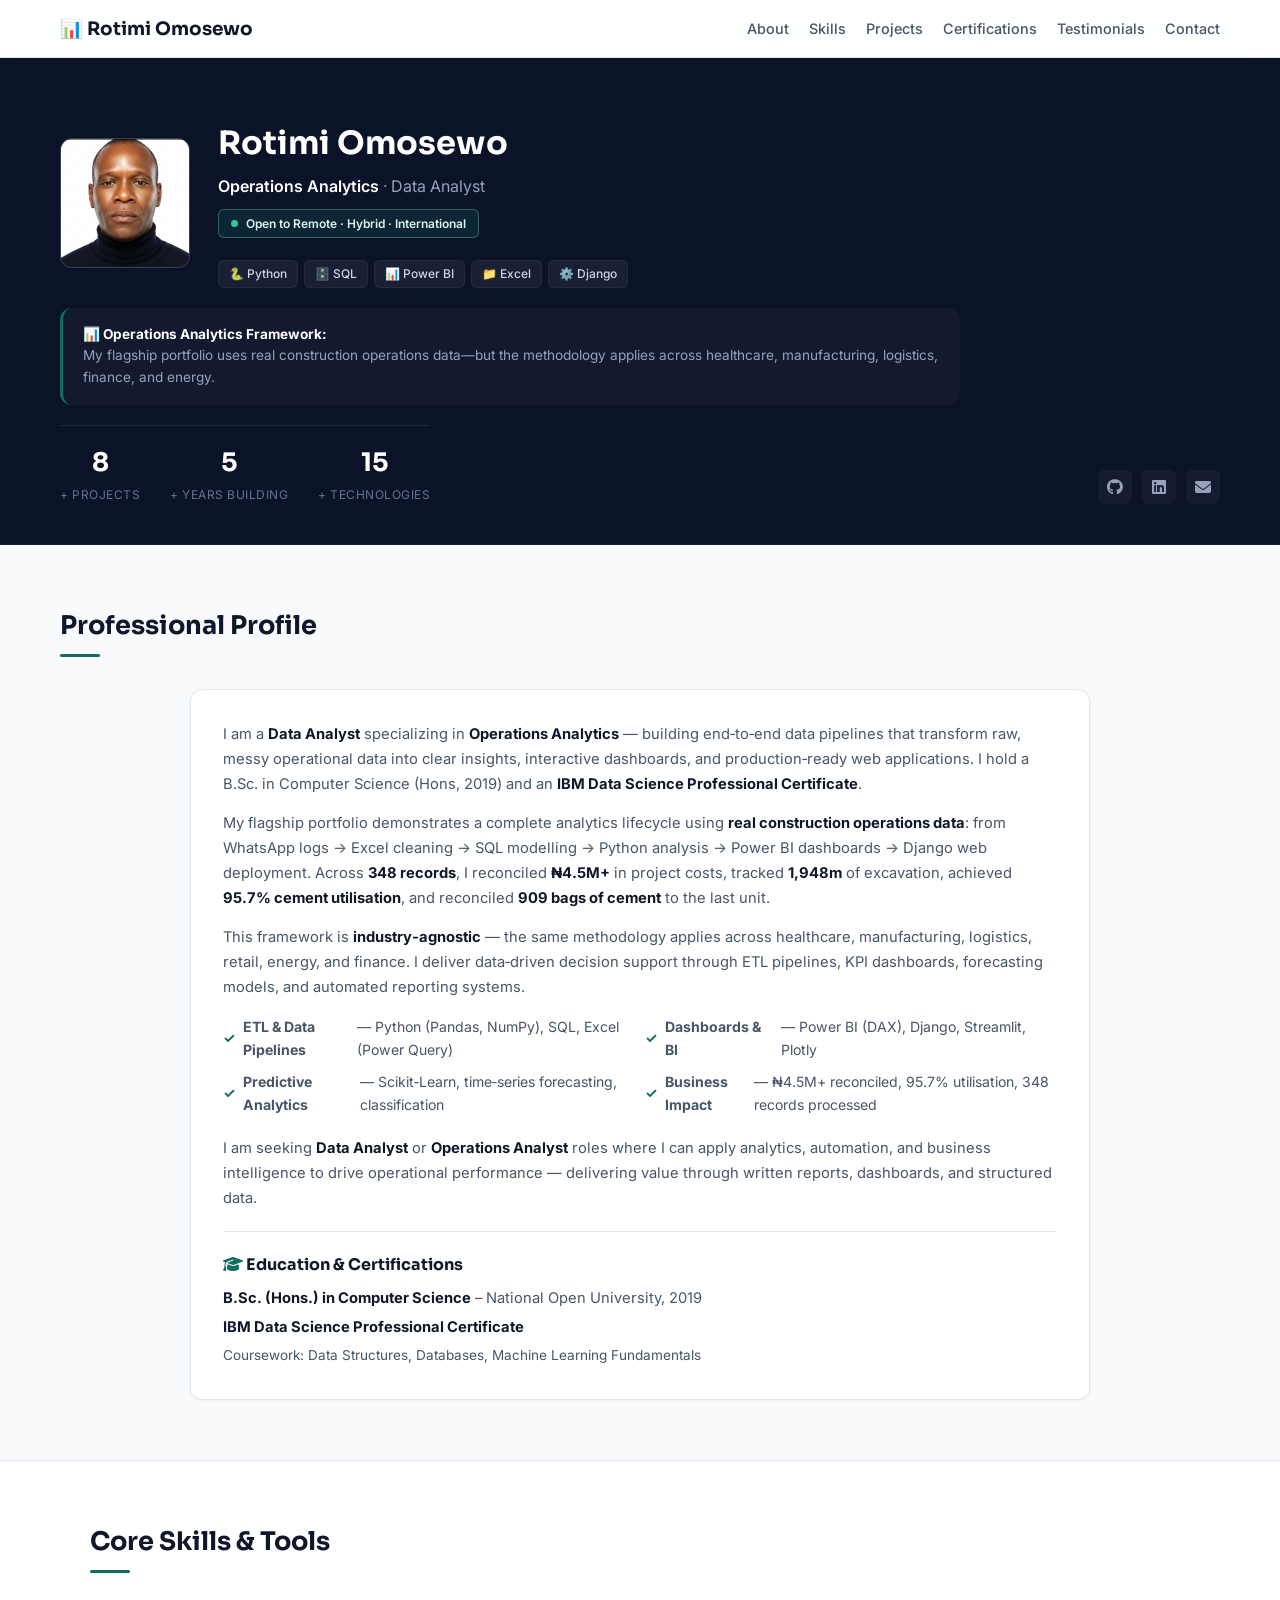
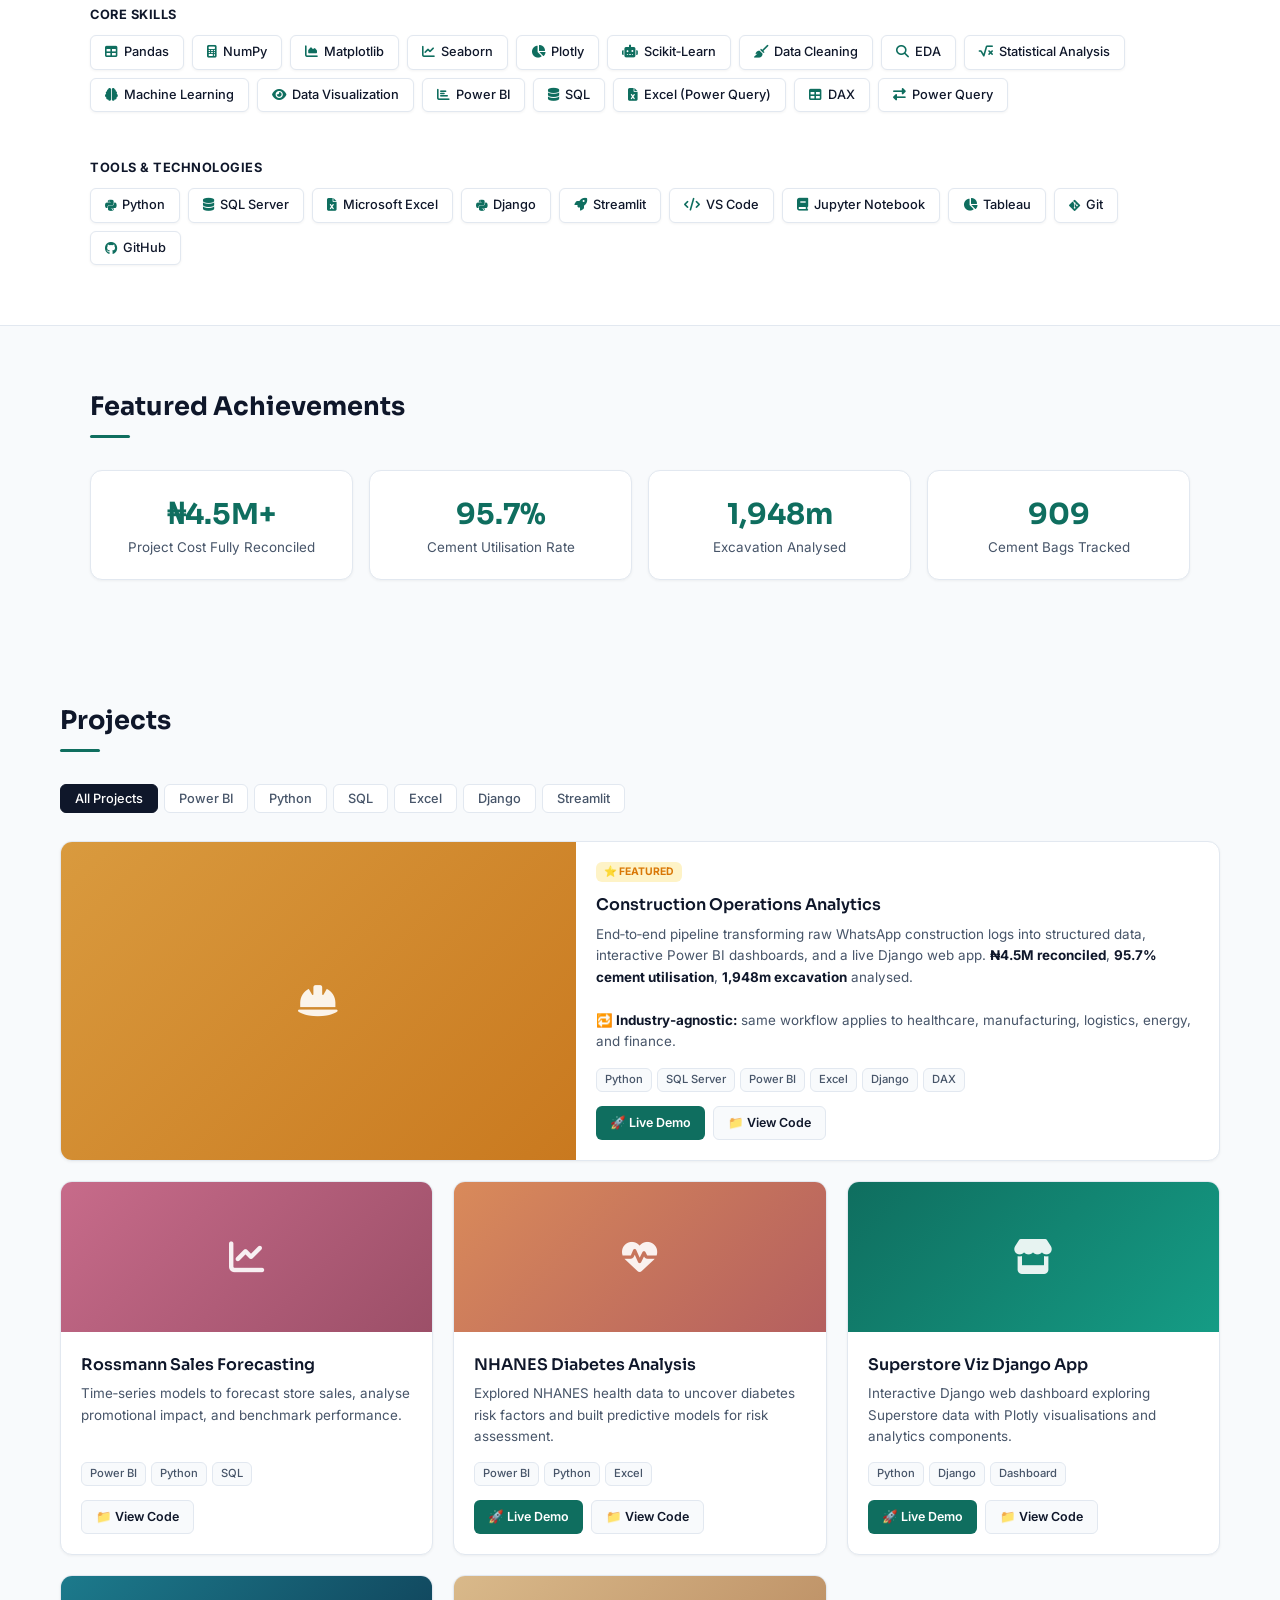
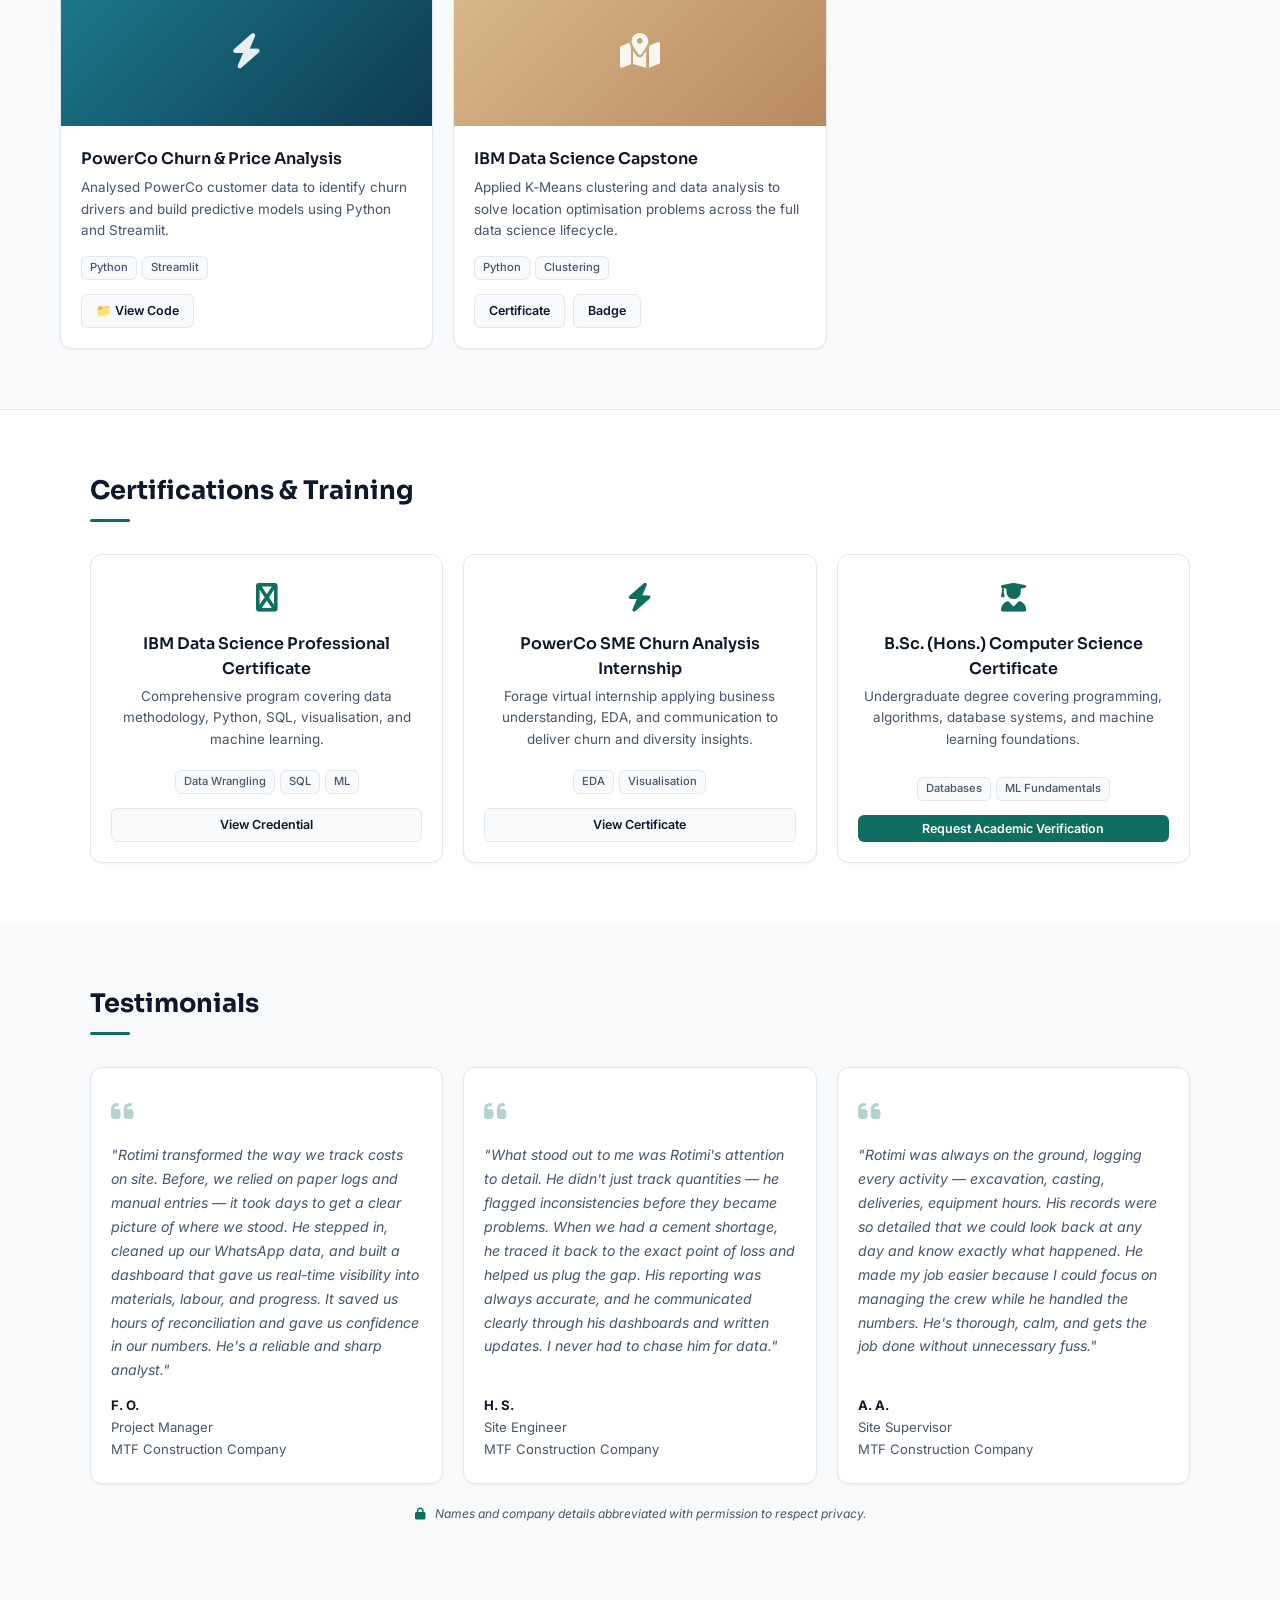
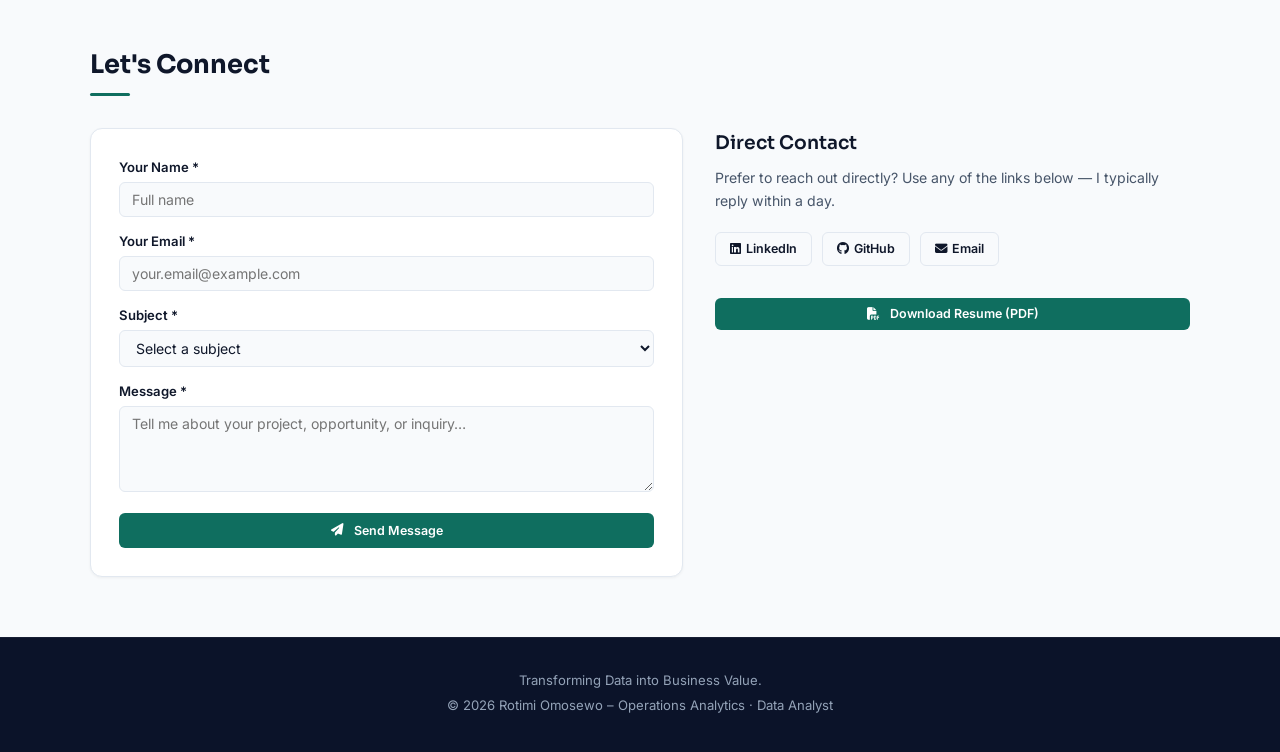
==== commit cb849e2c: "Update name from 'Rotimi Sheriff Omosewo' to 'Rotimi Omosewo'" ====
--- a/index.html
+++ b/index.html
@@ -1224,7 +1224,7 @@
                     <img src="profile.png" alt="Rotimi Omosewo" id="profile-photo" onerror="this.style.display='none'; this.parentElement.innerHTML='<i class=\'fas fa-user placeholder-icon\'></i>';" />
                 </div>
                 <div class="header-info">
-                    <h1>Rotimi Sheriff Omosewo</h1>
+                    <h1>Rotimi Omosewo</h1>
                     <p class="tagline"><span class="highlight">Operations Analytics</span> · Data Analyst</p>
                     <div class="availability-badge"><span class="dot"></span> Open to Remote · Hybrid · International</div>
                     <div class="skill-strip">
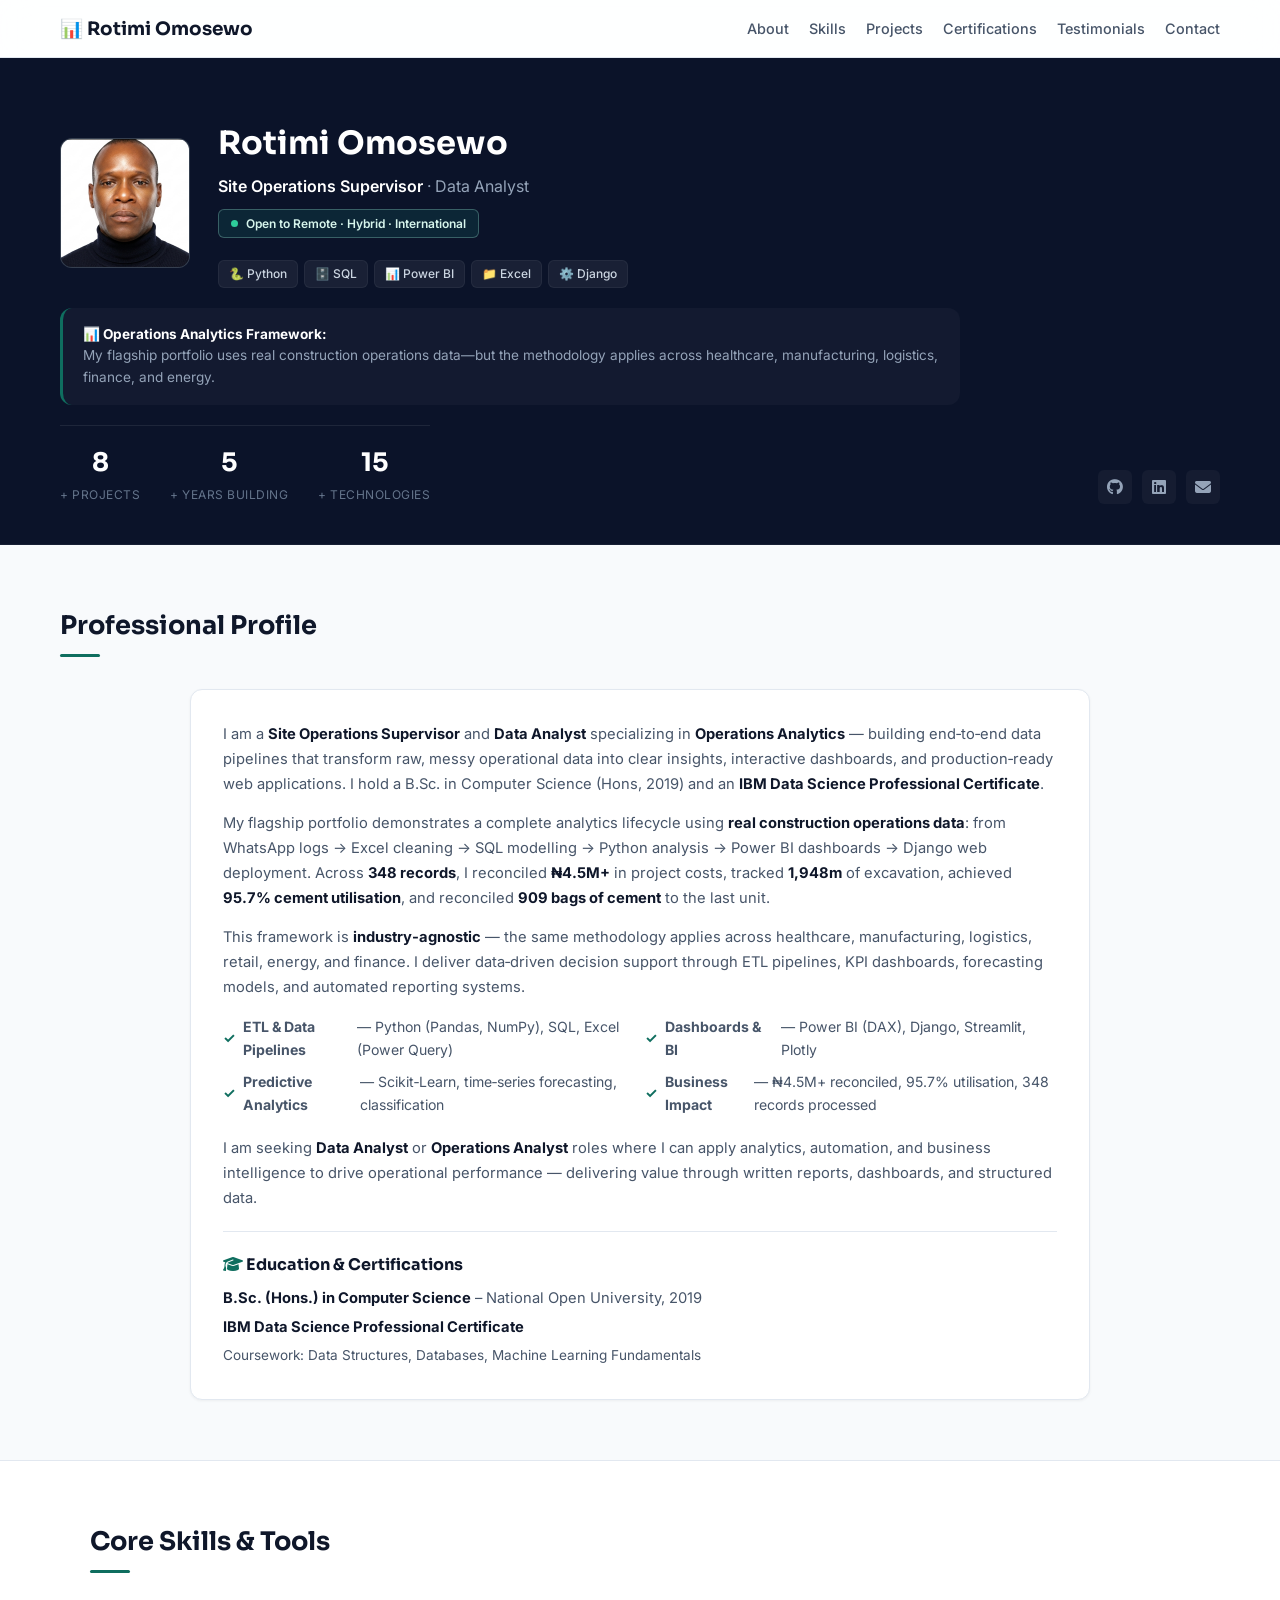
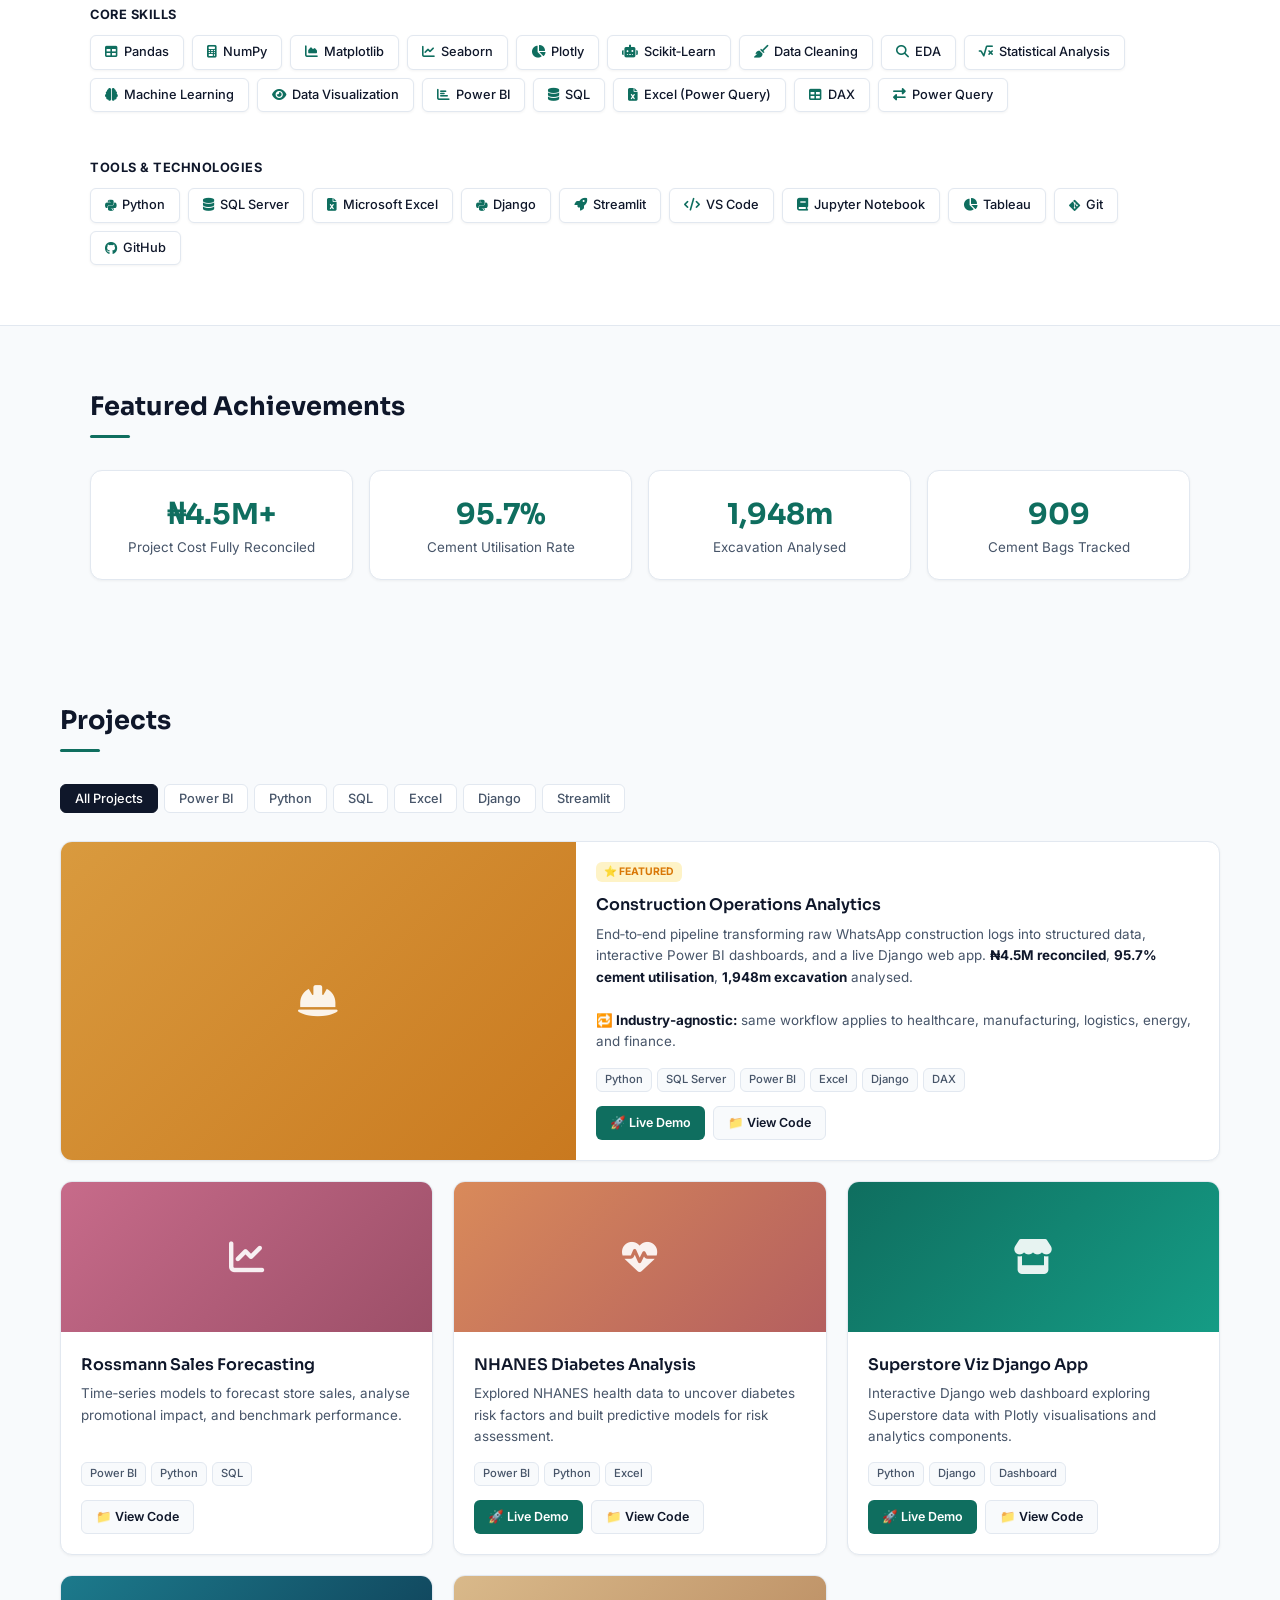
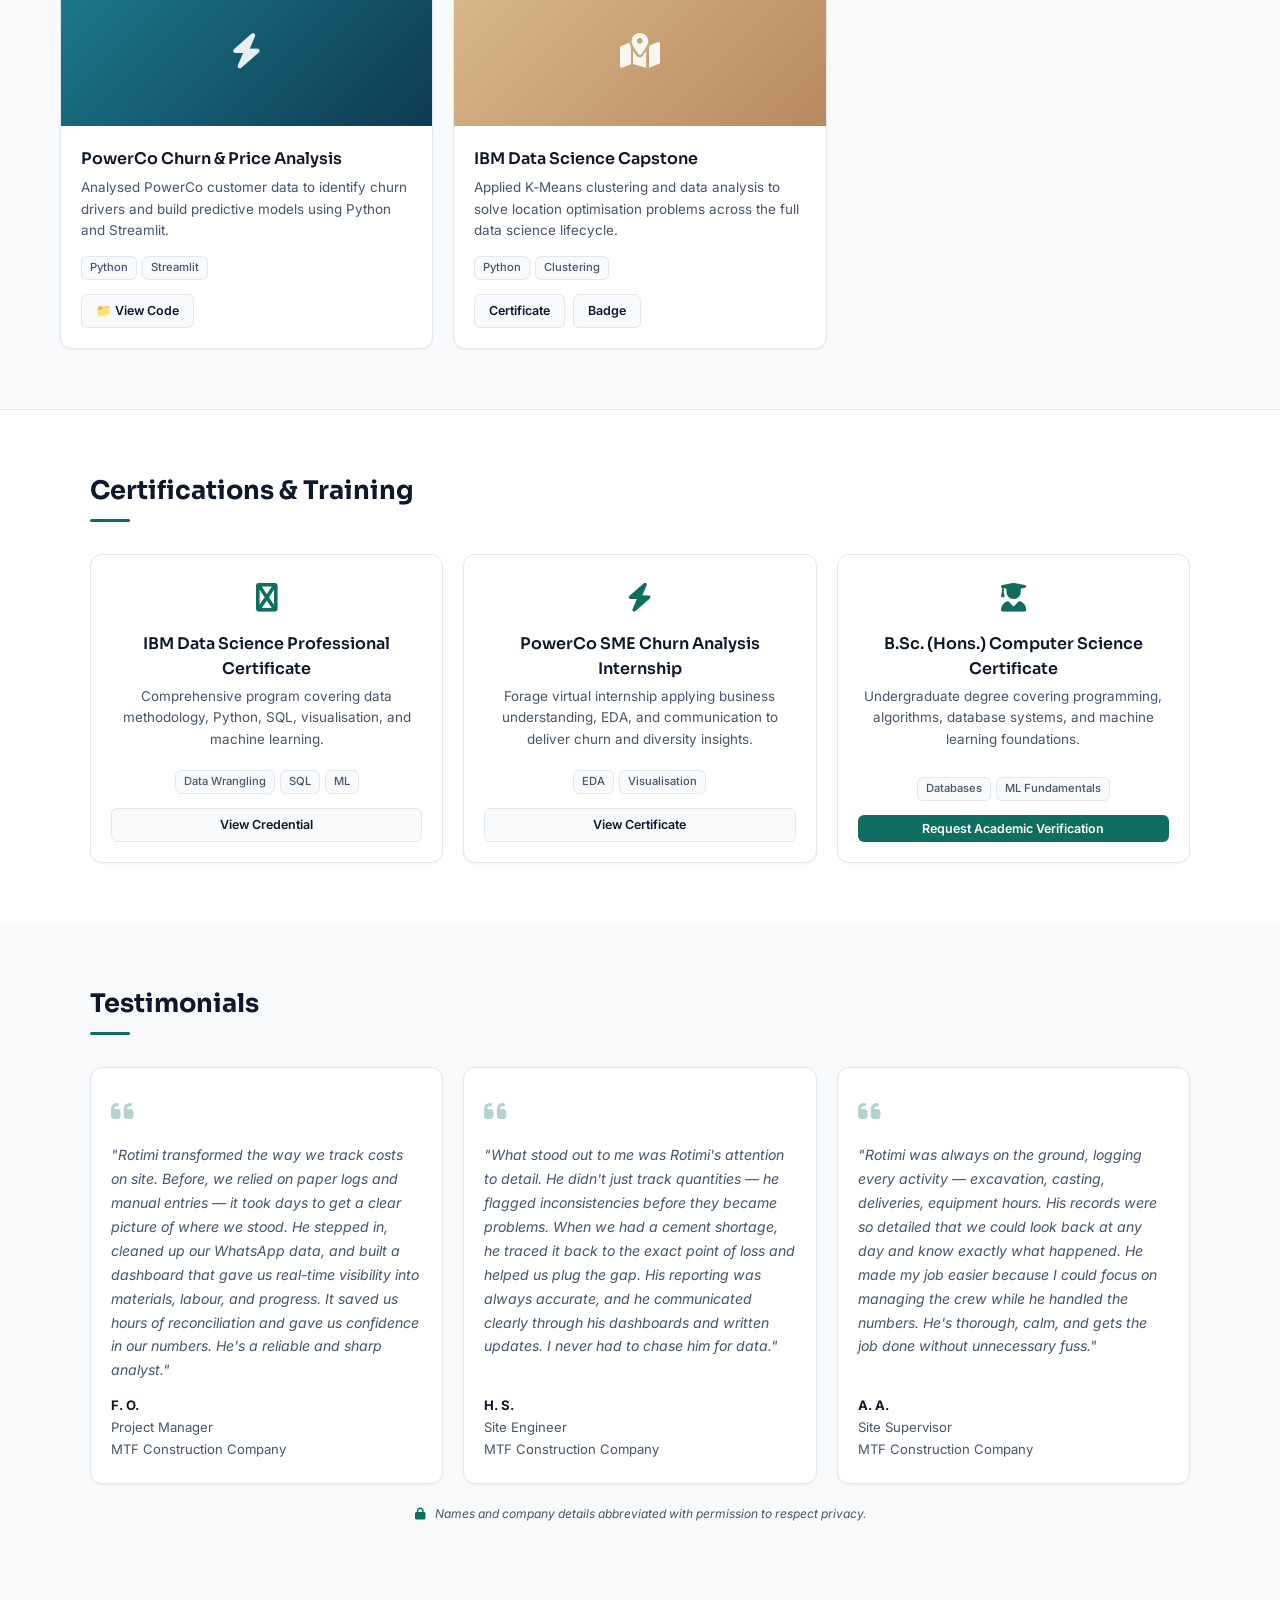
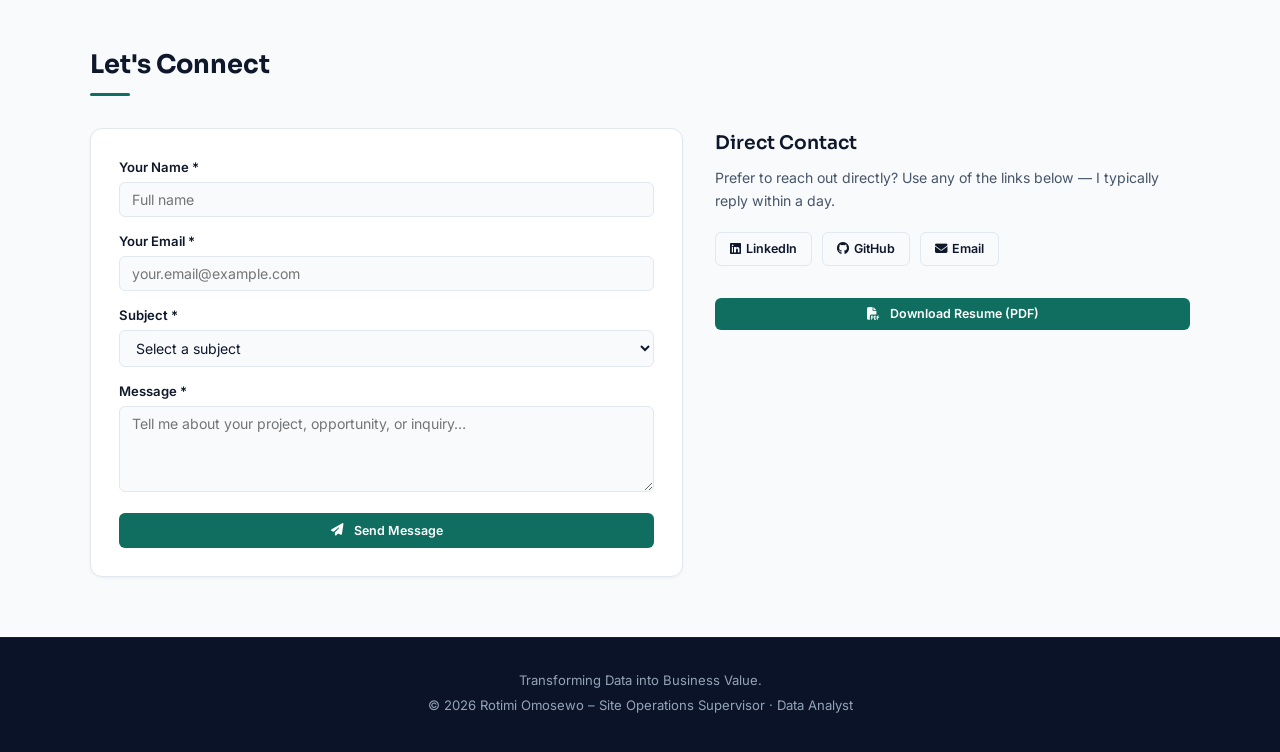
==== commit 4802b704: "Update index.html" ====
--- a/index.html
+++ b/index.html
@@ -5,21 +5,21 @@
     <meta name="viewport" content="width=device-width, initial-scale=1.0" />
 
     <!-- SEO Meta Tags -->
-    <title>Rotimi Omosewo | Operations Analyst | Data Analyst | Python | SQL | Power BI Portfolio</title>
-    <meta name="description" content="Data Analyst specializing in Operations Analytics, Python, SQL, Power BI, and Excel. Real-world analytics across construction, healthcare, retail, and energy." />
-    <meta name="keywords" content="Operations Analyst, Data Analyst, Business Intelligence, Python, SQL, Power BI, Excel, Django, Analytics Portfolio, Rotimi Omosewo" />
+    <title>Rotimi Omosewo | Site Operations Supervisor | Data Analyst | Python | SQL | Power BI Portfolio</title>
+    <meta name="description" content="Site Operations Supervisor & Data Analyst specializing in Operations Analytics, Python, SQL, Power BI, and Excel. Real-world analytics across construction, healthcare, retail, and energy." />
+    <meta name="keywords" content="Site Operations Supervisor, Operations Analyst, Data Analyst, Construction Data Analyst, Business Intelligence, Python, SQL, Power BI, Excel, Django, Analytics Portfolio, Rotimi Omosewo" />
     <meta name="author" content="Rotimi Omosewo" />
 
     <!-- Open Graph -->
-    <meta property="og:title" content="Rotimi Omosewo | Operations Analyst | Data Analyst | Python | SQL | Power BI Portfolio" />
-    <meta property="og:description" content="Data Analyst specializing in Operations Analytics, Python, SQL, Power BI, and Excel. View my analytics projects and technical expertise." />
+    <meta property="og:title" content="Rotimi Omosewo | Site Operations Supervisor | Data Analyst | Python | SQL | Power BI Portfolio" />
+    <meta property="og:description" content="Site Operations Supervisor & Data Analyst specializing in Operations Analytics, Python, SQL, Power BI, and Excel. View my analytics projects and technical expertise." />
     <meta property="og:type" content="website" />
     <meta property="og:url" content="https://rotimi2020.github.io" />
 
     <!-- Twitter Card -->
     <meta name="twitter:card" content="summary_large_image" />
-    <meta name="twitter:title" content="Rotimi Omosewo | Operations Analyst | Data Analyst | Python | SQL | Power BI Portfolio" />
-    <meta name="twitter:description" content="Data Analyst specializing in Operations Analytics, Python, SQL, Power BI, and Excel." />
+    <meta name="twitter:title" content="Rotimi Omosewo | Site Operations Supervisor | Data Analyst | Python | SQL | Power BI Portfolio" />
+    <meta name="twitter:description" content="Site Operations Supervisor & Data Analyst specializing in Operations Analytics, Python, SQL, Power BI, and Excel." />
 
     <link rel="icon" href="data:image/svg+xml,<svg xmlns='http://www.w3.org/2000/svg' viewBox='0 0 100 100'><text y='.9em' font-size='90'>📊</text></svg>" />
     <link rel="preconnect" href="https://fonts.googleapis.com">
@@ -148,7 +148,7 @@
             border: 1px solid rgba(255, 255, 255, 0.1);
         }
 
-        .avatar img { width: 100%; height: 100%; object-fit: contain; }
+        .avatar img { width: 100%; height: 100%; object-fit: cover; }
         .avatar .placeholder-icon { font-size: 48px; color: #64748b; }
 
         .header-info h1 {
@@ -1225,7 +1225,7 @@
                 </div>
                 <div class="header-info">
                     <h1>Rotimi Omosewo</h1>
-                    <p class="tagline"><span class="highlight">Operations Analytics</span> · Data Analyst</p>
+                    <p class="tagline"><span class="highlight">Site Operations Supervisor</span> · Data Analyst</p>
                     <div class="availability-badge"><span class="dot"></span> Open to Remote · Hybrid · International</div>
                     <div class="skill-strip">
                         <span>🐍 Python</span>
@@ -1274,7 +1274,7 @@
             <h2 class="section-title">Professional Profile</h2>
             <div class="about-card">
                 <p>
-                    I am a <strong>Data Analyst</strong> specializing in <strong>Operations Analytics</strong> — building end‑to‑end data pipelines that transform raw, messy operational data into clear insights, interactive dashboards, and production‑ready web applications. I hold a B.Sc. in Computer Science (Hons, 2019) and an <strong>IBM Data Science Professional Certificate</strong>.
+                    I am a <strong>Site Operations Supervisor</strong> and <strong>Data Analyst</strong> specializing in <strong>Operations Analytics</strong> — building end‑to‑end data pipelines that transform raw, messy operational data into clear insights, interactive dashboards, and production‑ready web applications. I hold a B.Sc. in Computer Science (Hons, 2019) and an <strong>IBM Data Science Professional Certificate</strong>.
                 </p>
                 <p>
                     My flagship portfolio demonstrates a complete analytics lifecycle using <strong>real construction operations data</strong>: 
@@ -1575,7 +1575,7 @@
         </div>
     </section>
 
-    <!-- ===== TESTIMONIALS SECTION (UPDATED) ===== -->
+    <!-- ===== TESTIMONIALS SECTION ===== -->
     <section id="testimonials">
         <div class="container">
             <div class="section-content">
@@ -1693,7 +1693,7 @@
     <footer>
         <div class="container">
             <p>Transforming Data into Business Value.</p>
-            <p>&copy; 2026 Rotimi Omosewo – Operations Analytics · Data Analyst</p>
+            <p>&copy; 2026 Rotimi Omosewo – Site Operations Supervisor · Data Analyst</p>
         </div>
     </footer>
 
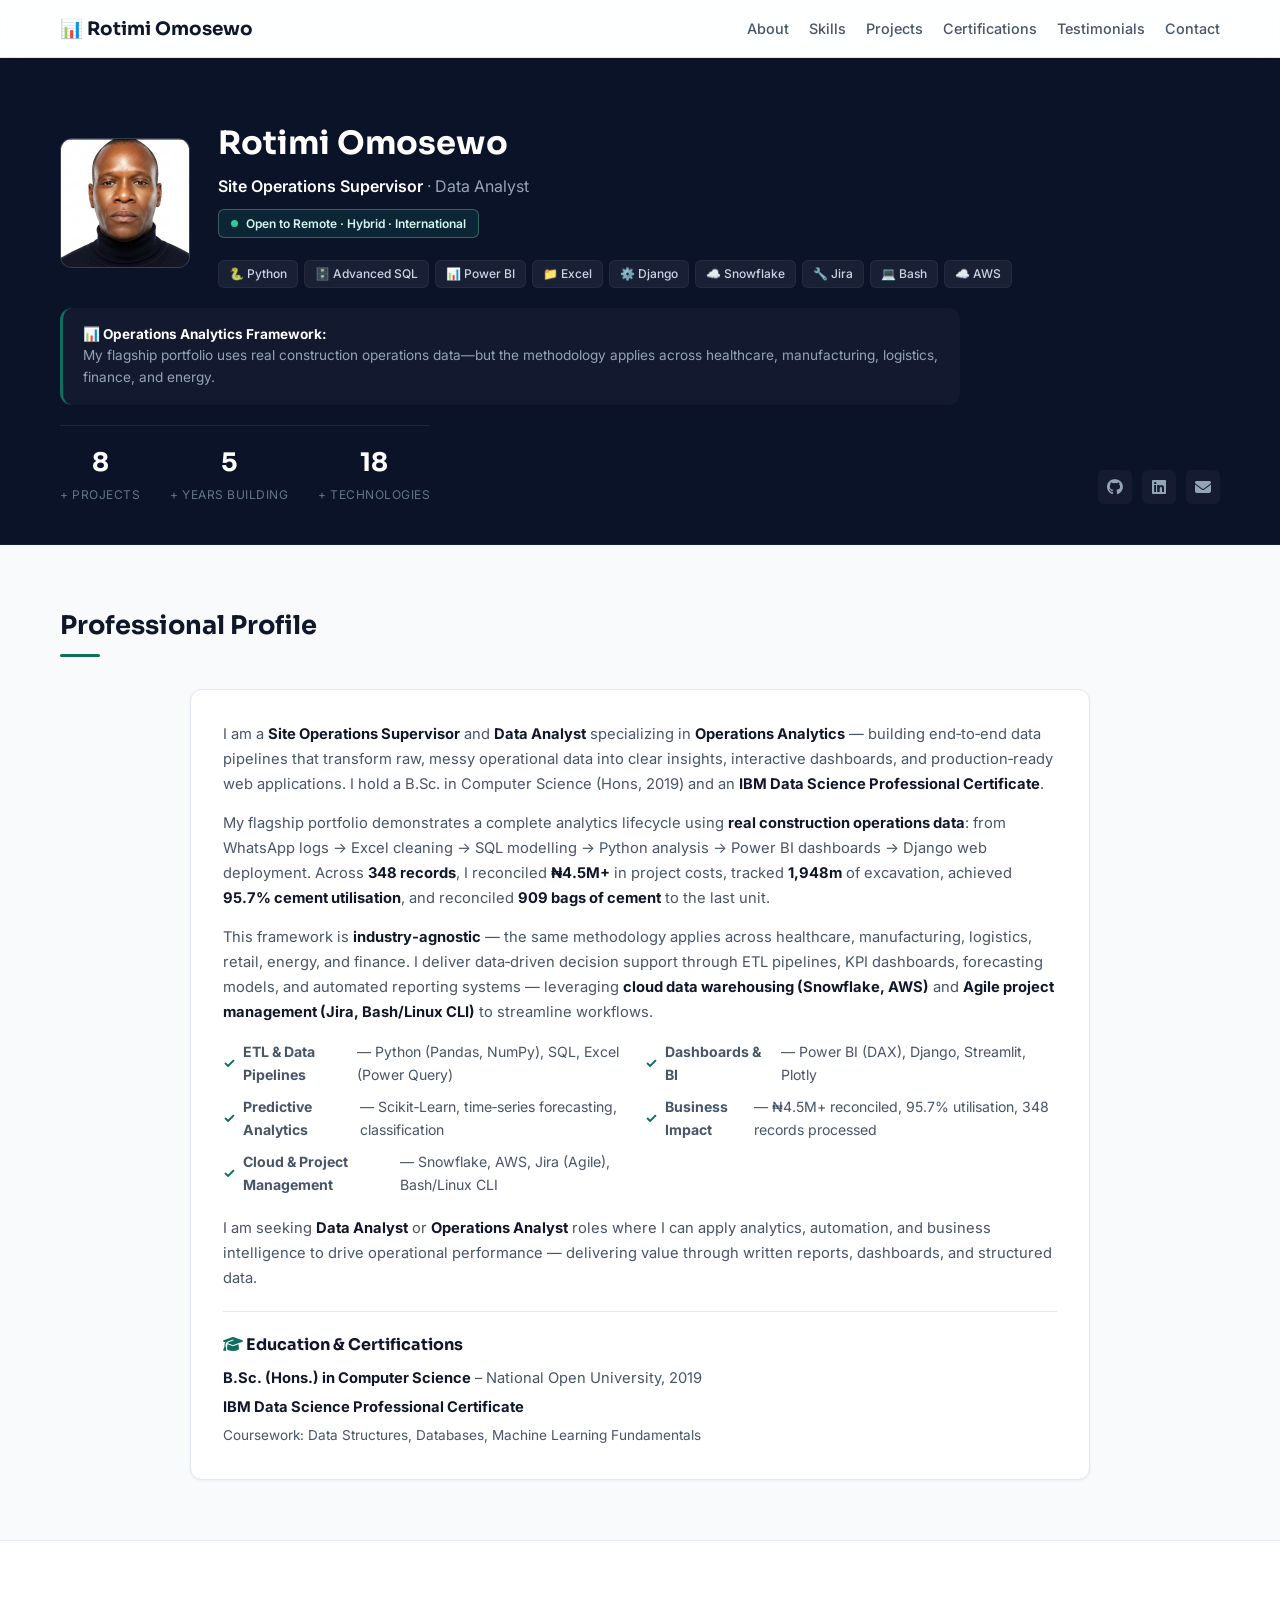
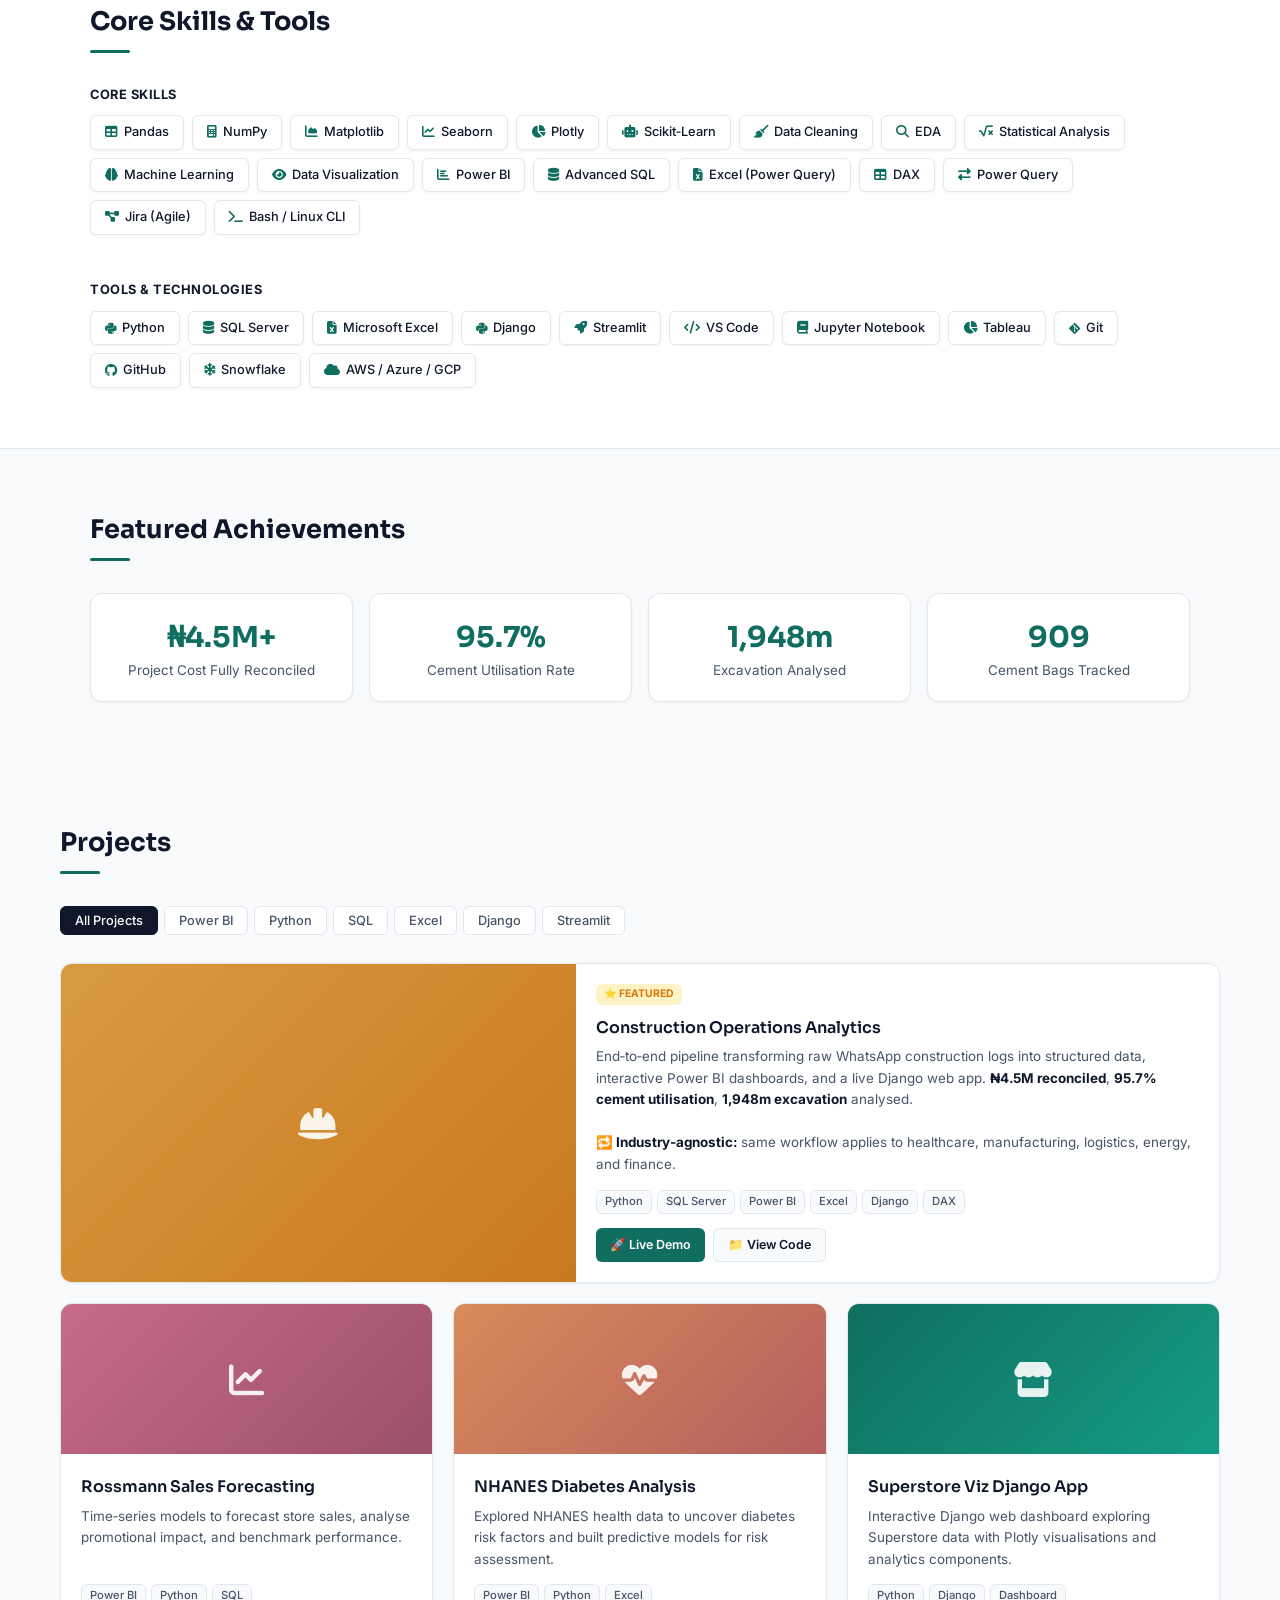
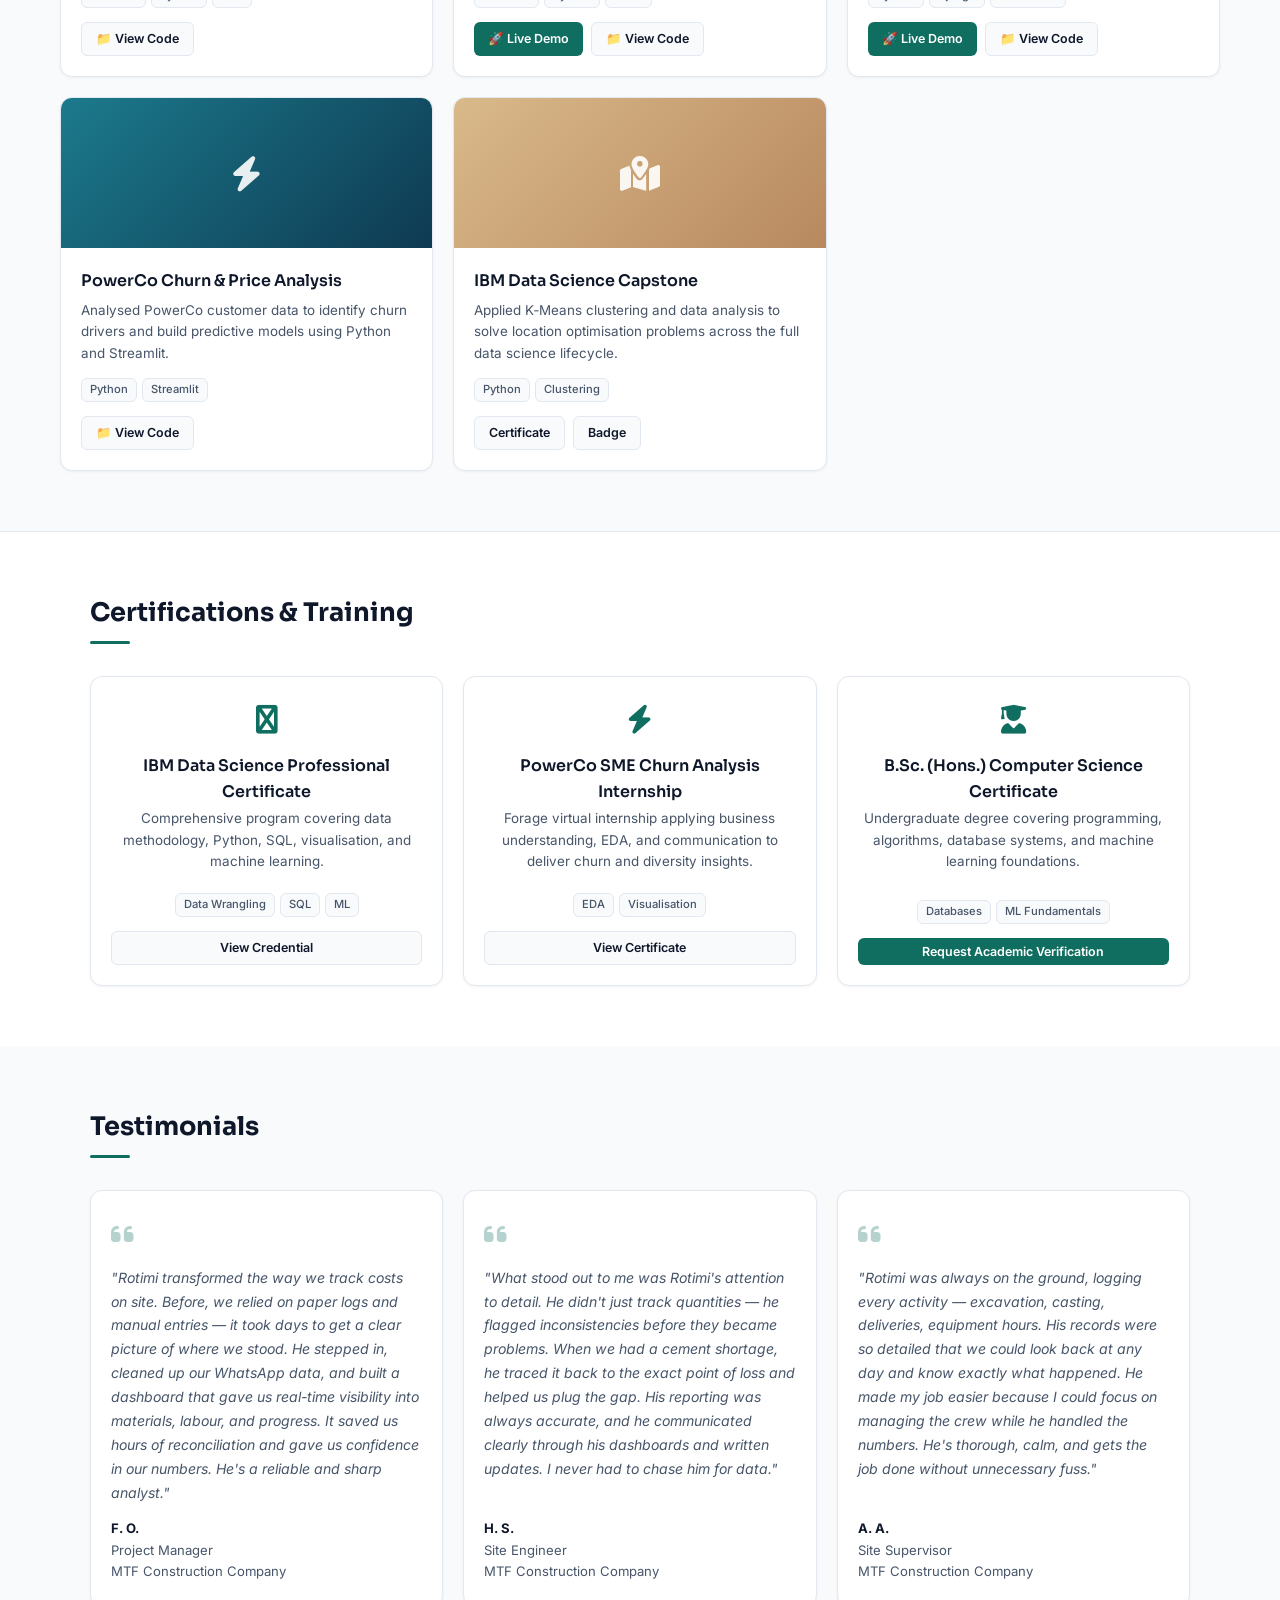
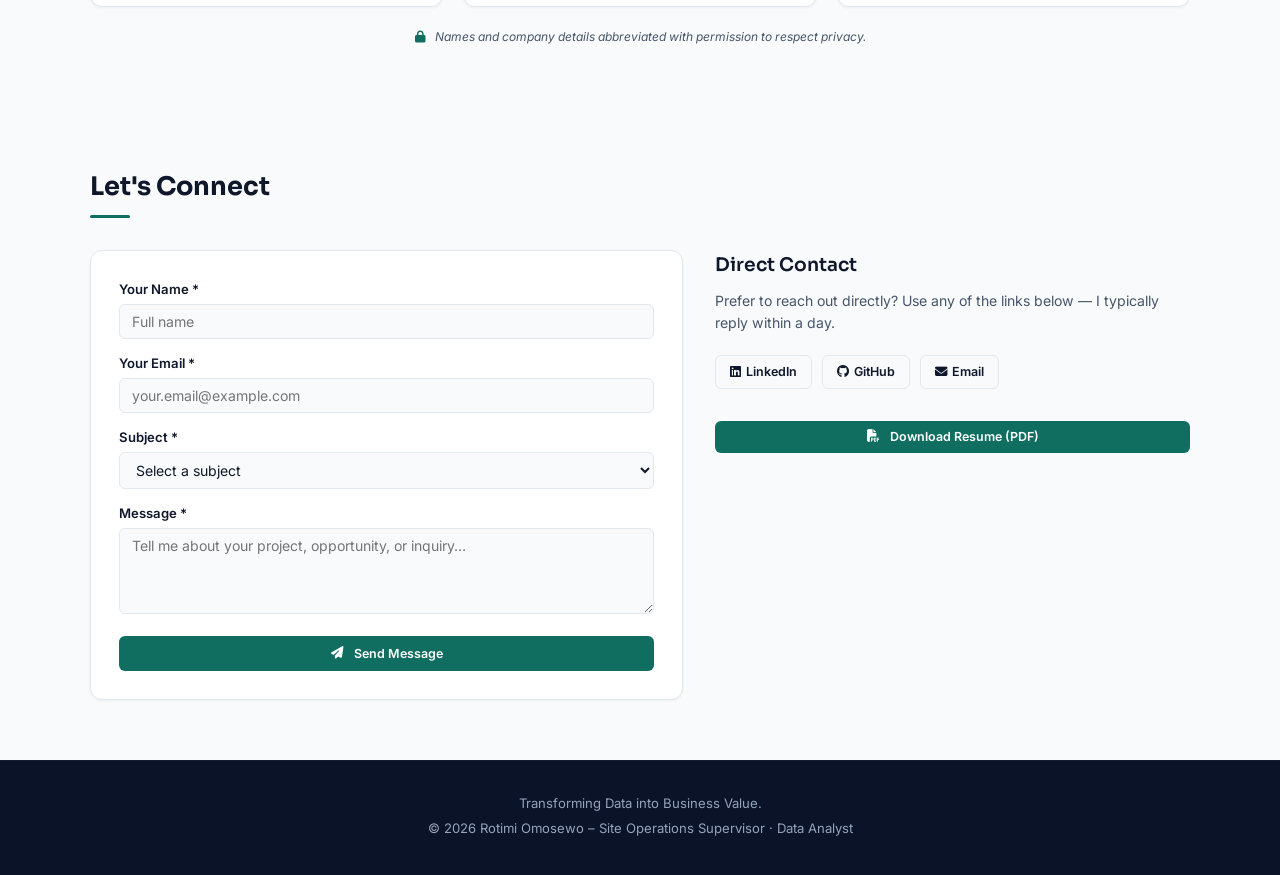
==== commit 2cc64dec: "Update index.html" ====
--- a/index.html
+++ b/index.html
@@ -7,12 +7,12 @@
     <!-- SEO Meta Tags -->
     <title>Rotimi Omosewo | Site Operations Supervisor | Data Analyst | Python | SQL | Power BI Portfolio</title>
     <meta name="description" content="Site Operations Supervisor & Data Analyst specializing in Operations Analytics, Python, SQL, Power BI, and Excel. Real-world analytics across construction, healthcare, retail, and energy." />
-    <meta name="keywords" content="Site Operations Supervisor, Operations Analyst, Data Analyst, Construction Data Analyst, Business Intelligence, Python, SQL, Power BI, Excel, Django, Analytics Portfolio, Rotimi Omosewo" />
+    <meta name="keywords" content="Site Operations Supervisor, Operations Analyst, Data Analyst, Construction Data Analyst, Business Intelligence, Python, SQL, Power BI, Excel, Django, Snowflake, AWS, Jira, Bash, Analytics Portfolio, Rotimi Omosewo" />
     <meta name="author" content="Rotimi Omosewo" />
 
     <!-- Open Graph -->
     <meta property="og:title" content="Rotimi Omosewo | Site Operations Supervisor | Data Analyst | Python | SQL | Power BI Portfolio" />
-    <meta property="og:description" content="Site Operations Supervisor & Data Analyst specializing in Operations Analytics, Python, SQL, Power BI, and Excel. View my analytics projects and technical expertise." />
+    <meta property="og:description" content="Site Operations Supervisor & Data Analyst specializing in Operations Analytics, Python, SQL, Power BI, Snowflake, AWS, and Excel. View my analytics projects and technical expertise." />
     <meta property="og:type" content="website" />
     <meta property="og:url" content="https://rotimi2020.github.io" />
 
@@ -1229,10 +1229,14 @@
                     <div class="availability-badge"><span class="dot"></span> Open to Remote · Hybrid · International</div>
                     <div class="skill-strip">
                         <span>🐍 Python</span>
-                        <span>🗄️ SQL</span>
+                        <span>🗄️ Advanced SQL</span>
                         <span>📊 Power BI</span>
                         <span>📁 Excel</span>
                         <span>⚙️ Django</span>
+                        <span>☁️ Snowflake</span>
+                        <span>🔧 Jira</span>
+                        <span>💻 Bash</span>
+                        <span>☁️ AWS</span>
                     </div>
                 </div>
             </div>
@@ -1255,7 +1259,7 @@
                         <span class="kpi-label">+ Years Building</span>
                     </div>
                     <div class="kpi-item">
-                        <span class="kpi-number" data-count="15">0</span>
+                        <span class="kpi-number" data-count="18">0</span>
                         <span class="kpi-label">+ Technologies</span>
                     </div>
                 </div>
@@ -1286,13 +1290,15 @@
                 <p>
                     This framework is <strong>industry‑agnostic</strong> — the same methodology applies across healthcare, manufacturing, 
                     logistics, retail, energy, and finance. I deliver data‑driven decision support through ETL pipelines, KPI dashboards, 
-                    forecasting models, and automated reporting systems.
+                    forecasting models, and automated reporting systems — leveraging <strong>cloud data warehousing (Snowflake, AWS)</strong> 
+                    and <strong>Agile project management (Jira, Bash/Linux CLI)</strong> to streamline workflows.
                 </p>
                 <ul>
                     <li><strong>ETL &amp; Data Pipelines</strong> — Python (Pandas, NumPy), SQL, Excel (Power Query)</li>
                     <li><strong>Dashboards &amp; BI</strong> — Power BI (DAX), Django, Streamlit, Plotly</li>
                     <li><strong>Predictive Analytics</strong> — Scikit‑Learn, time‑series forecasting, classification</li>
                     <li><strong>Business Impact</strong> — ₦4.5M+ reconciled, 95.7% utilisation, 348 records processed</li>
+                    <li><strong>Cloud &amp; Project Management</strong> — Snowflake, AWS, Jira (Agile), Bash/Linux CLI</li>
                 </ul>
                 <p>
                     I am seeking <strong>Data Analyst</strong> or <strong>Operations Analyst</strong> roles where I can apply analytics, 
@@ -1329,10 +1335,12 @@
                     <div class="skill-tag"><i class="fas fa-brain"></i> Machine Learning</div>
                     <div class="skill-tag"><i class="fas fa-eye"></i> Data Visualization</div>
                     <div class="skill-tag"><i class="fas fa-chart-bar"></i> Power BI</div>
-                    <div class="skill-tag"><i class="fas fa-database"></i> SQL</div>
+                    <div class="skill-tag"><i class="fas fa-database"></i> Advanced SQL</div>
                     <div class="skill-tag"><i class="fas fa-file-excel"></i> Excel (Power Query)</div>
                     <div class="skill-tag"><i class="fas fa-table"></i> DAX</div>
                     <div class="skill-tag"><i class="fas fa-exchange-alt"></i> Power Query</div>
+                    <div class="skill-tag"><i class="fas fa-project-diagram"></i> Jira (Agile)</div>
+                    <div class="skill-tag"><i class="fas fa-terminal"></i> Bash / Linux CLI</div>
                 </div>
                 <br>
 
@@ -1348,6 +1356,8 @@
                     <div class="skill-tag"><i class="fas fa-chart-pie"></i> Tableau</div>
                     <div class="skill-tag"><i class="fab fa-git-alt"></i> Git</div>
                     <div class="skill-tag"><i class="fab fa-github"></i> GitHub</div>
+                    <div class="skill-tag"><i class="fas fa-snowflake"></i> Snowflake</div>
+                    <div class="skill-tag"><i class="fas fa-cloud"></i> AWS / Azure / GCP</div>
                 </div>
             </div>
         </div>
@@ -1679,7 +1689,7 @@
                         <a href="https://github.com/rotimi2020" class="btn btn-secondary" target="_blank"><i class="fab fa-github"></i> GitHub</a>
                         <a href="mailto:omoseworotimi@gmail.com" class="btn btn-secondary"><i class="fas fa-envelope"></i> Email</a>
                         <br><br>
-                        <a href="https://drive.google.com/file/d/147ELfAtAp4nUJDG8RrUm6ge-9LtNIUf9/view?usp=sharing" class="btn btn-primary" download style="width:100%; justify-content:center;">
+                        <a href="https://drive.google.com/file/d/1nDA-s30HTqtnDh8Sup6SGKLN-61Da66O/view?usp=sharing" class="btn btn-primary" download style="width:100%; justify-content:center;">
                             <i class="fas fa-file-pdf"></i>&nbsp; Download Resume (PDF)
                         </a>
                         <br>
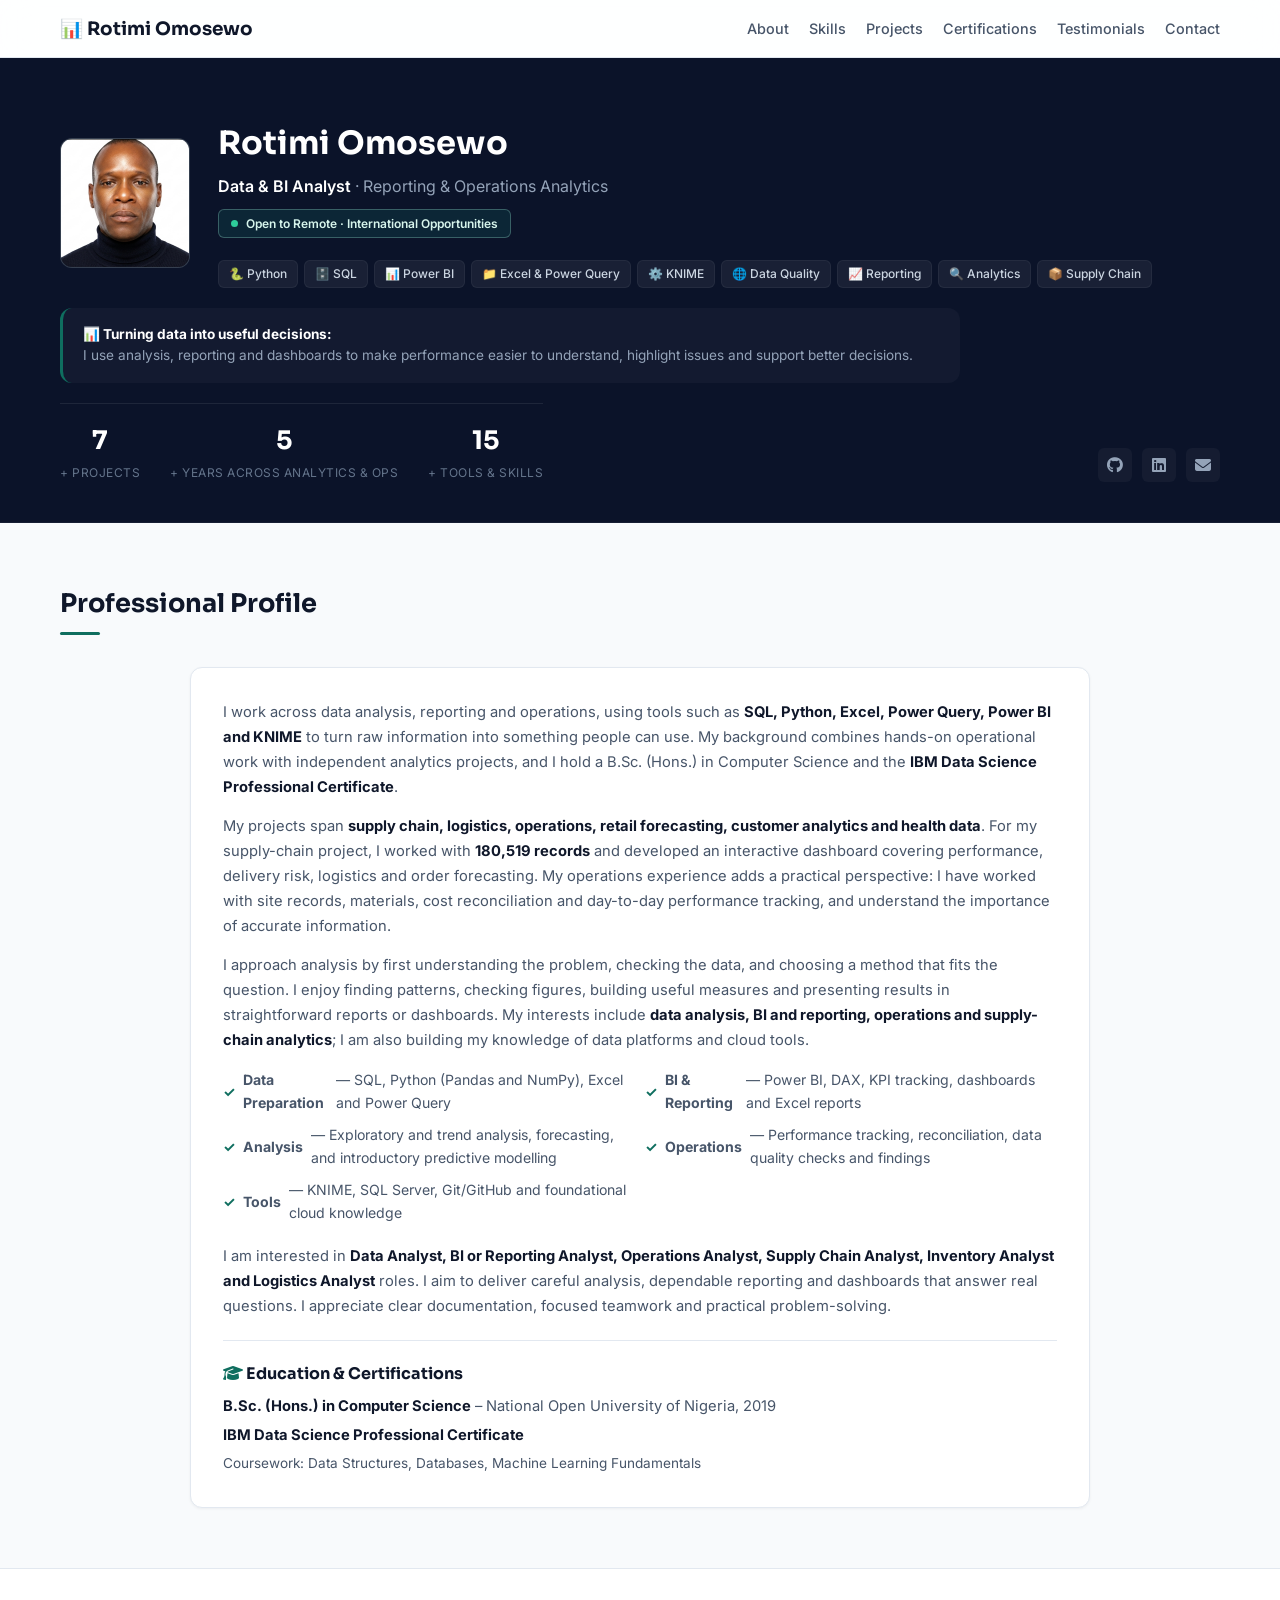
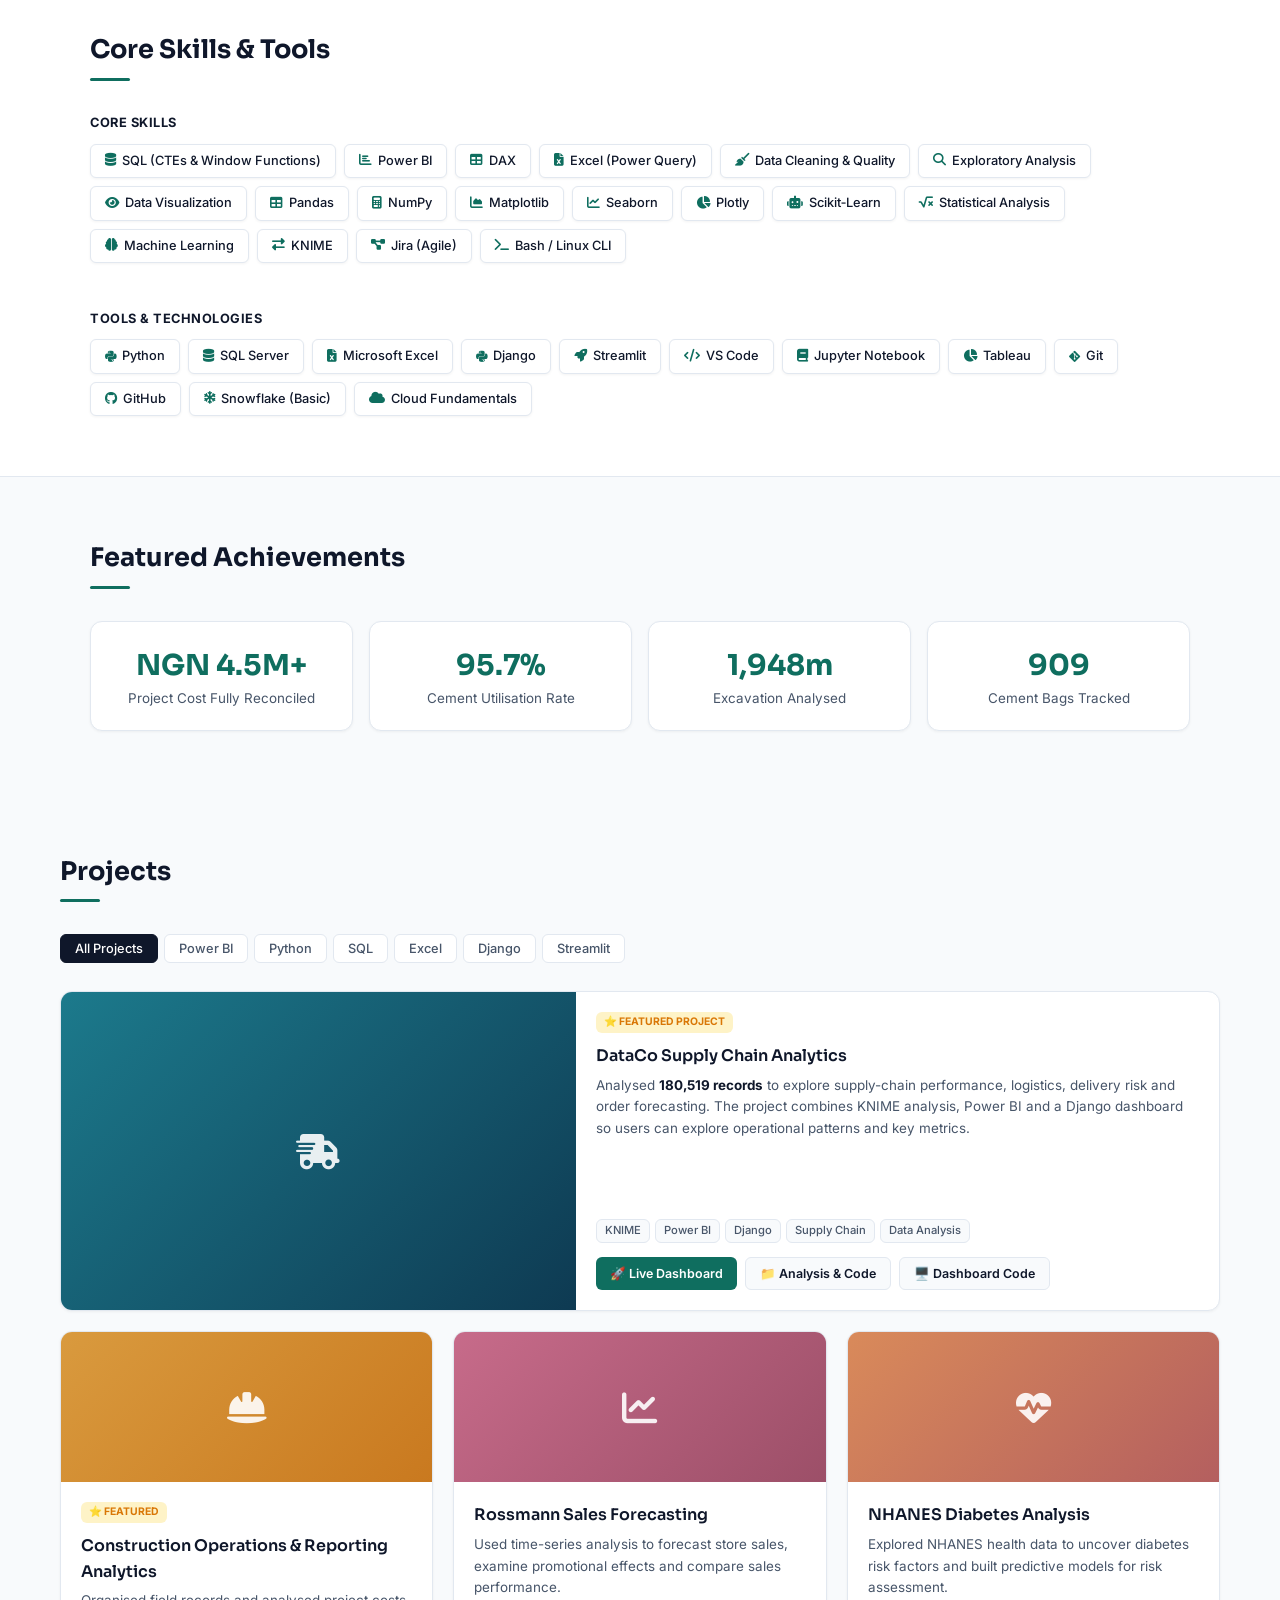
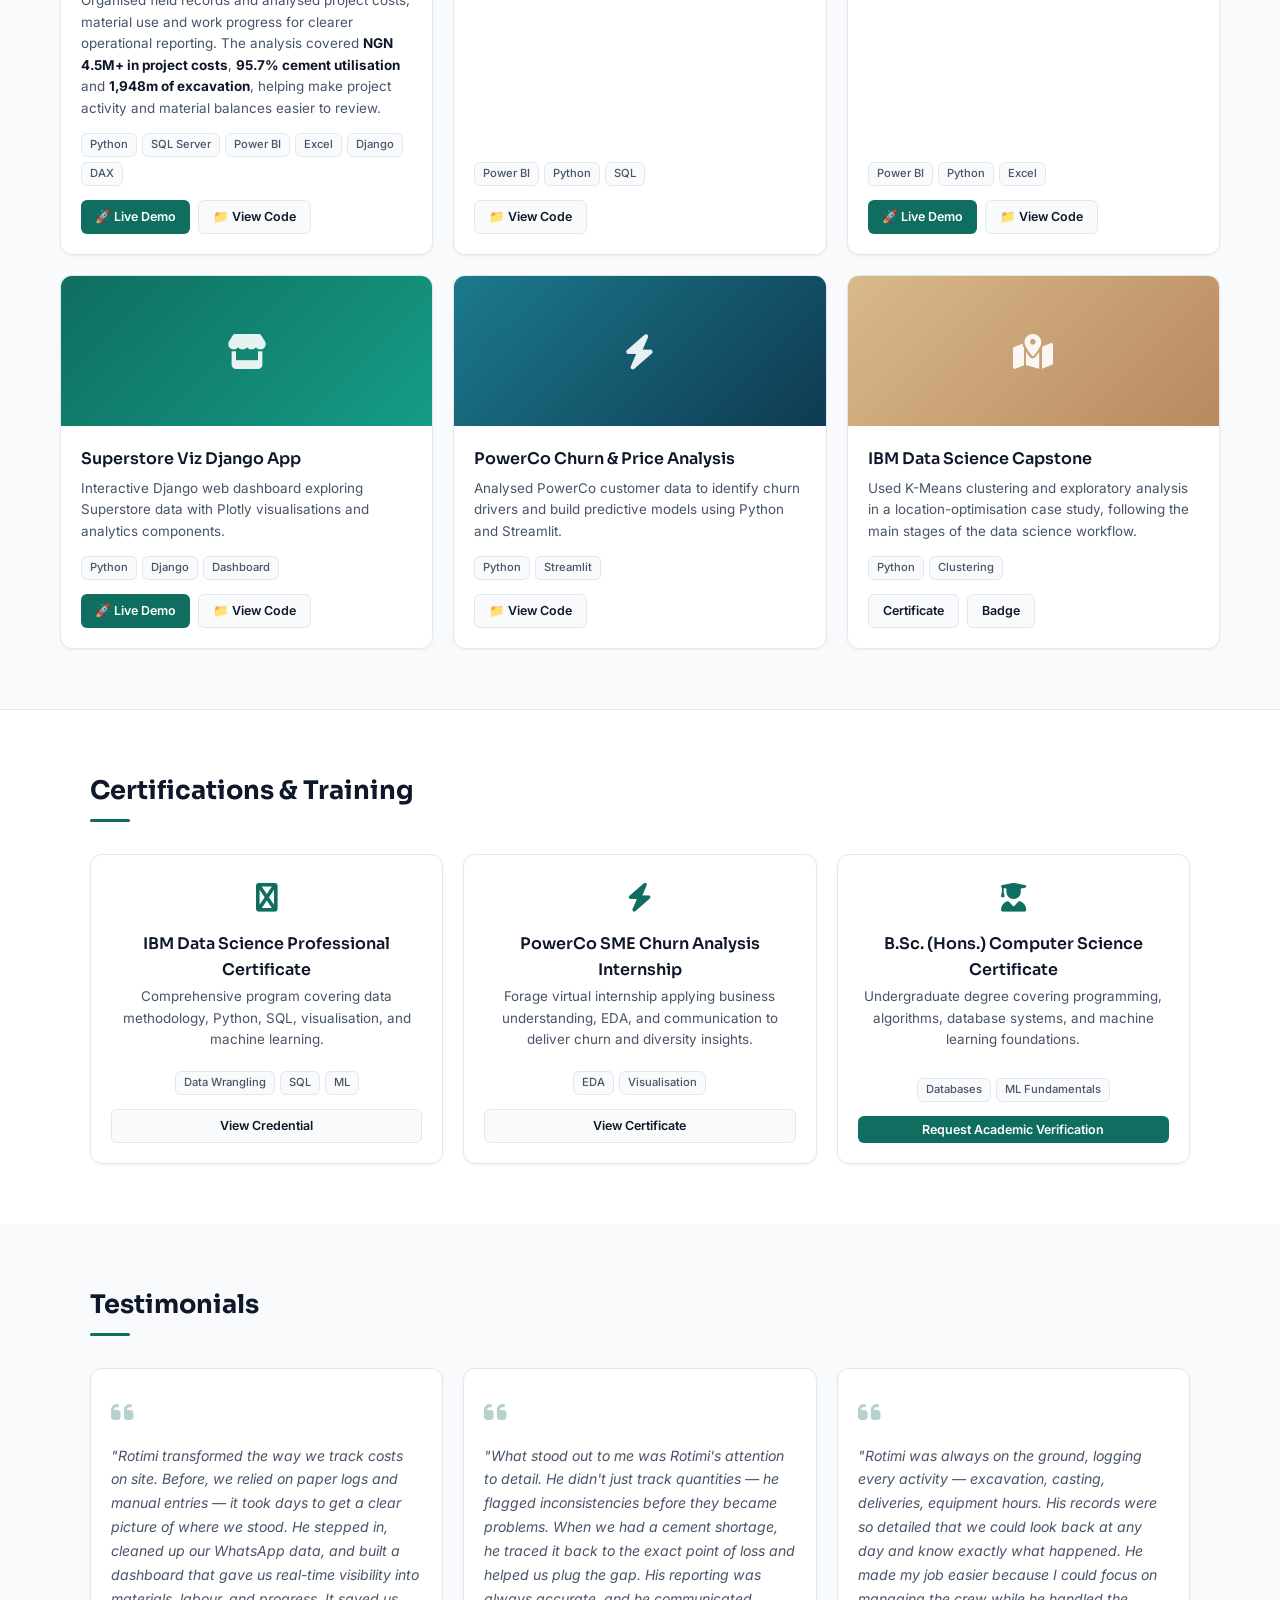
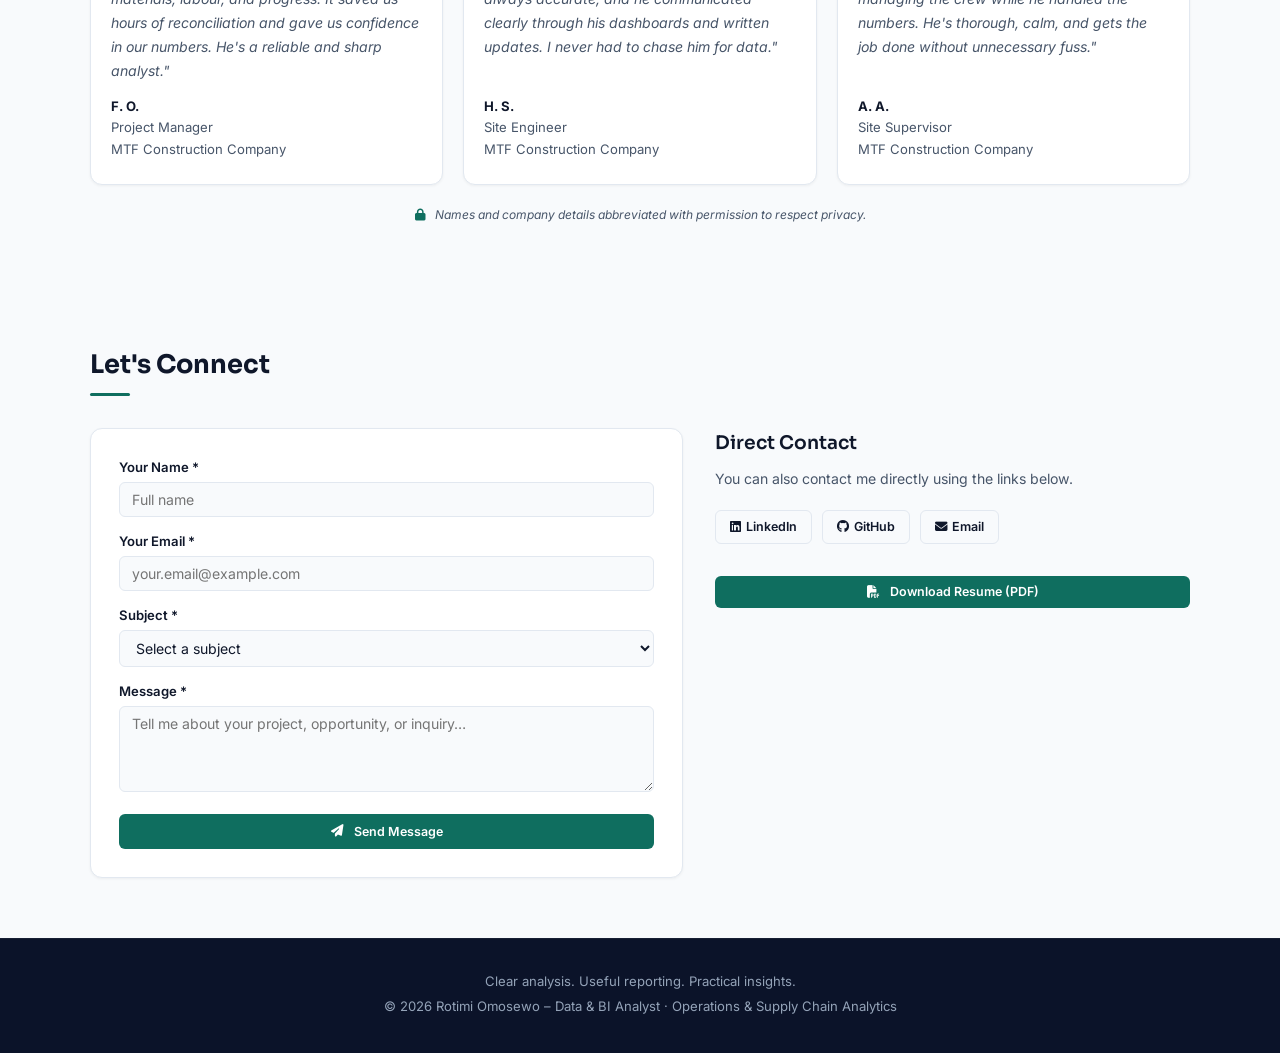
==== commit 3d1f7f55: "Update index.html" ====
--- a/index.html
+++ b/index.html
@@ -5,21 +5,21 @@
     <meta name="viewport" content="width=device-width, initial-scale=1.0" />
 
     <!-- SEO Meta Tags -->
-    <title>Rotimi Omosewo | Site Operations Supervisor | Data Analyst | Python | SQL | Power BI Portfolio</title>
-    <meta name="description" content="Site Operations Supervisor & Data Analyst specializing in Operations Analytics, Python, SQL, Power BI, and Excel. Real-world analytics across construction, healthcare, retail, and energy." />
-    <meta name="keywords" content="Site Operations Supervisor, Operations Analyst, Data Analyst, Construction Data Analyst, Business Intelligence, Python, SQL, Power BI, Excel, Django, Snowflake, AWS, Jira, Bash, Analytics Portfolio, Rotimi Omosewo" />
+    <title>Rotimi Omosewo | Data & BI Analyst | Operations Analytics | Power BI, SQL, Python Portfolio</title>
+    <meta name="description" content="Data & BI Analyst focused on reporting, business intelligence, operations and supply chain analytics. Practical projects using Power BI, SQL, Python, Excel and KNIME." />
+    <meta name="keywords" content="Data Analyst, BI Analyst, Reporting Analyst, Operations Analyst, Supply Chain Analyst, Power BI, SQL, Python, Excel, KNIME, Data Quality, Forecasting, Analytics Portfolio, Rotimi Omosewo" />
     <meta name="author" content="Rotimi Omosewo" />
 
     <!-- Open Graph -->
-    <meta property="og:title" content="Rotimi Omosewo | Site Operations Supervisor | Data Analyst | Python | SQL | Power BI Portfolio" />
-    <meta property="og:description" content="Site Operations Supervisor & Data Analyst specializing in Operations Analytics, Python, SQL, Power BI, Snowflake, AWS, and Excel. View my analytics projects and technical expertise." />
+    <meta property="og:title" content="Rotimi Omosewo | Data & BI Analyst | Operations Analytics | Power BI, SQL, Python Portfolio" />
+    <meta property="og:description" content="Data & BI Analyst delivering practical reporting, dashboards and analysis across operations, supply chain and business datasets using Power BI, SQL, Python, Excel and KNIME." />
     <meta property="og:type" content="website" />
     <meta property="og:url" content="https://rotimi2020.github.io" />
 
     <!-- Twitter Card -->
     <meta name="twitter:card" content="summary_large_image" />
-    <meta name="twitter:title" content="Rotimi Omosewo | Site Operations Supervisor | Data Analyst | Python | SQL | Power BI Portfolio" />
-    <meta name="twitter:description" content="Site Operations Supervisor & Data Analyst specializing in Operations Analytics, Python, SQL, Power BI, and Excel." />
+    <meta name="twitter:title" content="Rotimi Omosewo | Data & BI Analyst | Operations Analytics | Power BI, SQL, Python Portfolio" />
+    <meta name="twitter:description" content="Data & BI Analyst with hands-on operations experience, building analysis, dashboards and reporting with SQL, Python, Power BI and Excel." />
 
     <link rel="icon" href="data:image/svg+xml,<svg xmlns='http://www.w3.org/2000/svg' viewBox='0 0 100 100'><text y='.9em' font-size='90'>📊</text></svg>" />
     <link rel="preconnect" href="https://fonts.googleapis.com">
@@ -1225,42 +1225,42 @@
                 </div>
                 <div class="header-info">
                     <h1>Rotimi Omosewo</h1>
-                    <p class="tagline"><span class="highlight">Site Operations Supervisor</span> · Data Analyst</p>
-                    <div class="availability-badge"><span class="dot"></span> Open to Remote · Hybrid · International</div>
+                    <p class="tagline"><span class="highlight">Data &amp; BI Analyst</span> · Reporting &amp; Operations Analytics</p>
+                    <div class="availability-badge"><span class="dot"></span> Open to Remote · International Opportunities</div>
                     <div class="skill-strip">
                         <span>🐍 Python</span>
-                        <span>🗄️ Advanced SQL</span>
+                        <span>🗄️ SQL</span>
                         <span>📊 Power BI</span>
-                        <span>📁 Excel</span>
-                        <span>⚙️ Django</span>
-                        <span>☁️ Snowflake</span>
-                        <span>🔧 Jira</span>
-                        <span>💻 Bash</span>
-                        <span>☁️ AWS</span>
+                        <span>📁 Excel &amp; Power Query</span>
+                        <span>⚙️ KNIME</span>
+                        <span>🌐 Data Quality</span>
+                        <span>📈 Reporting</span>
+                        <span>🔍 Analytics</span>
+                        <span>📦 Supply Chain</span>
                     </div>
                 </div>
             </div>
 
             <div class="quick-note">
                 <p>
-                    <strong>📊 Operations Analytics Framework:</strong><br />
-                    My flagship portfolio uses real construction operations data—but the methodology applies across healthcare, manufacturing, logistics, finance, and energy.
+                    <strong>📊 Turning data into useful decisions:</strong><br />
+                    I use analysis, reporting and dashboards to make performance easier to understand, highlight issues and support better decisions.
                 </p>
             </div>
 
             <div class="header-action-row">
                 <div class="kpi-row">
                     <div class="kpi-item">
-                        <span class="kpi-number" data-count="8">0</span>
+                        <span class="kpi-number" data-count="7">0</span>
                         <span class="kpi-label">+ Projects</span>
                     </div>
                     <div class="kpi-item">
                         <span class="kpi-number" data-count="5">0</span>
-                        <span class="kpi-label">+ Years Building</span>
+                        <span class="kpi-label">+ Years Across Analytics &amp; Ops</span>
                     </div>
                     <div class="kpi-item">
-                        <span class="kpi-number" data-count="18">0</span>
-                        <span class="kpi-label">+ Technologies</span>
+                        <span class="kpi-number" data-count="15">0</span>
+                        <span class="kpi-label">+ Tools &amp; Skills</span>
                     </div>
                 </div>
                 <div class="header-socials">
@@ -1278,36 +1278,27 @@
             <h2 class="section-title">Professional Profile</h2>
             <div class="about-card">
                 <p>
-                    I am a <strong>Site Operations Supervisor</strong> and <strong>Data Analyst</strong> specializing in <strong>Operations Analytics</strong> — building end‑to‑end data pipelines that transform raw, messy operational data into clear insights, interactive dashboards, and production‑ready web applications. I hold a B.Sc. in Computer Science (Hons, 2019) and an <strong>IBM Data Science Professional Certificate</strong>.
+                    I work across data analysis, reporting and operations, using tools such as <strong>SQL, Python, Excel, Power Query, Power BI and KNIME</strong> to turn raw information into something people can use. My background combines hands-on operational work with independent analytics projects, and I hold a B.Sc. (Hons.) in Computer Science and the <strong>IBM Data Science Professional Certificate</strong>.
                 </p>
                 <p>
-                    My flagship portfolio demonstrates a complete analytics lifecycle using <strong>real construction operations data</strong>: 
-                    from WhatsApp logs → Excel cleaning → SQL modelling → Python analysis → Power BI dashboards → Django web deployment. 
-                    Across <strong>348 records</strong>, I reconciled <strong>₦4.5M+</strong> in project costs, tracked <strong>1,948m</strong> 
-                    of excavation, achieved <strong>95.7% cement utilisation</strong>, and reconciled <strong>909 bags of cement</strong> 
-                    to the last unit.
+                    My projects span <strong>supply chain, logistics, operations, retail forecasting, customer analytics and health data</strong>. For my supply-chain project, I worked with <strong>180,519 records</strong> and developed an interactive dashboard covering performance, delivery risk, logistics and order forecasting. My operations experience adds a practical perspective: I have worked with site records, materials, cost reconciliation and day-to-day performance tracking, and understand the importance of accurate information.
                 </p>
                 <p>
-                    This framework is <strong>industry‑agnostic</strong> — the same methodology applies across healthcare, manufacturing, 
-                    logistics, retail, energy, and finance. I deliver data‑driven decision support through ETL pipelines, KPI dashboards, 
-                    forecasting models, and automated reporting systems — leveraging <strong>cloud data warehousing (Snowflake, AWS)</strong> 
-                    and <strong>Agile project management (Jira, Bash/Linux CLI)</strong> to streamline workflows.
+                    I approach analysis by first understanding the problem, checking the data, and choosing a method that fits the question. I enjoy finding patterns, checking figures, building useful measures and presenting results in straightforward reports or dashboards. My interests include <strong>data analysis, BI and reporting, operations and supply-chain analytics</strong>; I am also building my knowledge of data platforms and cloud tools.
                 </p>
                 <ul>
-                    <li><strong>ETL &amp; Data Pipelines</strong> — Python (Pandas, NumPy), SQL, Excel (Power Query)</li>
-                    <li><strong>Dashboards &amp; BI</strong> — Power BI (DAX), Django, Streamlit, Plotly</li>
-                    <li><strong>Predictive Analytics</strong> — Scikit‑Learn, time‑series forecasting, classification</li>
-                    <li><strong>Business Impact</strong> — ₦4.5M+ reconciled, 95.7% utilisation, 348 records processed</li>
-                    <li><strong>Cloud &amp; Project Management</strong> — Snowflake, AWS, Jira (Agile), Bash/Linux CLI</li>
+                    <li><strong>Data Preparation</strong> — SQL, Python (Pandas and NumPy), Excel and Power Query</li>
+                    <li><strong>BI &amp; Reporting</strong> — Power BI, DAX, KPI tracking, dashboards and Excel reports</li>
+                    <li><strong>Analysis</strong> — Exploratory and trend analysis, forecasting, and introductory predictive modelling</li>
+                    <li><strong>Operations</strong> — Performance tracking, reconciliation, data quality checks and findings</li>
+                    <li><strong>Tools</strong> — KNIME, SQL Server, Git/GitHub and foundational cloud knowledge</li>
                 </ul>
                 <p>
-                    I am seeking <strong>Data Analyst</strong> or <strong>Operations Analyst</strong> roles where I can apply analytics, 
-                    automation, and business intelligence to drive operational performance — delivering value through written reports, 
-                    dashboards, and structured data.
+                    I am interested in <strong>Data Analyst, BI or Reporting Analyst, Operations Analyst, Supply Chain Analyst, Inventory Analyst and Logistics Analyst</strong> roles. I aim to deliver careful analysis, dependable reporting and dashboards that answer real questions. I appreciate clear documentation, focused teamwork and practical problem-solving.
                 </p>
                 <div class="education-block">
                     <h3><i class="fas fa-graduation-cap" style="color:var(--accent);"></i> Education &amp; Certifications</h3>
-                    <p style="margin-bottom:4px;"><strong>B.Sc. (Hons.) in Computer Science</strong> – National Open University, 2019</p>
+                    <p style="margin-bottom:4px;"><strong>B.Sc. (Hons.) in Computer Science</strong> – National Open University of Nigeria, 2019</p>
                     <p style="margin-bottom:4px;"><strong>IBM Data Science Professional Certificate</strong></p>
                     <p style="font-size:0.85rem; color:var(--text-muted); margin-bottom:0;">Coursework: Data Structures, Databases, Machine Learning Fundamentals</p>
                 </div>
@@ -1323,22 +1314,22 @@
 
                 <div class="skills-subtitle">Core Skills</div>
                 <div class="skills-grid">
+                    <div class="skill-tag"><i class="fas fa-database"></i> SQL (CTEs &amp; Window Functions)</div>
+                    <div class="skill-tag"><i class="fas fa-chart-bar"></i> Power BI</div>
+                    <div class="skill-tag"><i class="fas fa-table"></i> DAX</div>
+                    <div class="skill-tag"><i class="fas fa-file-excel"></i> Excel (Power Query)</div>
+                    <div class="skill-tag"><i class="fas fa-broom"></i> Data Cleaning &amp; Quality</div>
+                    <div class="skill-tag"><i class="fas fa-search"></i> Exploratory Analysis</div>
+                    <div class="skill-tag"><i class="fas fa-eye"></i> Data Visualization</div>
                     <div class="skill-tag"><i class="fas fa-table"></i> Pandas</div>
                     <div class="skill-tag"><i class="fas fa-calculator"></i> NumPy</div>
                     <div class="skill-tag"><i class="fas fa-chart-area"></i> Matplotlib</div>
                     <div class="skill-tag"><i class="fas fa-chart-line"></i> Seaborn</div>
                     <div class="skill-tag"><i class="fas fa-chart-pie"></i> Plotly</div>
                     <div class="skill-tag"><i class="fas fa-robot"></i> Scikit‑Learn</div>
-                    <div class="skill-tag"><i class="fas fa-broom"></i> Data Cleaning</div>
-                    <div class="skill-tag"><i class="fas fa-search"></i> EDA</div>
                     <div class="skill-tag"><i class="fas fa-square-root-alt"></i> Statistical Analysis</div>
                     <div class="skill-tag"><i class="fas fa-brain"></i> Machine Learning</div>
-                    <div class="skill-tag"><i class="fas fa-eye"></i> Data Visualization</div>
-                    <div class="skill-tag"><i class="fas fa-chart-bar"></i> Power BI</div>
-                    <div class="skill-tag"><i class="fas fa-database"></i> Advanced SQL</div>
-                    <div class="skill-tag"><i class="fas fa-file-excel"></i> Excel (Power Query)</div>
-                    <div class="skill-tag"><i class="fas fa-table"></i> DAX</div>
-                    <div class="skill-tag"><i class="fas fa-exchange-alt"></i> Power Query</div>
+                    <div class="skill-tag"><i class="fas fa-exchange-alt"></i> KNIME</div>
                     <div class="skill-tag"><i class="fas fa-project-diagram"></i> Jira (Agile)</div>
                     <div class="skill-tag"><i class="fas fa-terminal"></i> Bash / Linux CLI</div>
                 </div>
@@ -1356,8 +1347,8 @@
                     <div class="skill-tag"><i class="fas fa-chart-pie"></i> Tableau</div>
                     <div class="skill-tag"><i class="fab fa-git-alt"></i> Git</div>
                     <div class="skill-tag"><i class="fab fa-github"></i> GitHub</div>
-                    <div class="skill-tag"><i class="fas fa-snowflake"></i> Snowflake</div>
-                    <div class="skill-tag"><i class="fas fa-cloud"></i> AWS / Azure / GCP</div>
+                    <div class="skill-tag"><i class="fas fa-snowflake"></i> Snowflake (Basic)</div>
+                    <div class="skill-tag"><i class="fas fa-cloud"></i> Cloud Fundamentals</div>
                 </div>
             </div>
         </div>
@@ -1370,7 +1361,7 @@
                 <h2 class="section-title">Featured Achievements</h2>
                 <div class="achievements-grid">
                     <div class="metric-card">
-                        <div class="metric-value">₦4.5M+</div>
+                        <div class="metric-value">NGN 4.5M+</div>
                         <p class="project-desc" style="margin-bottom:0;">Project Cost Fully Reconciled</p>
                     </div>
                     <div class="metric-card">
@@ -1406,23 +1397,44 @@
             </div>
 
             <div class="showcase-grid">
-                <!-- Featured: Construction Operations Analytics -->
-                <div class="portfolio-card featured-item" data-category="operations python sql powerbi django">
-                    <div class="card-preview-area construction" onclick="openLightbox('Construction Operations Analytics', 'End-to-end pipeline transforming raw WhatsApp construction logs into structured data, interactive Power BI dashboards, and a live Django web app. \u20a64.5M reconciled, 95.7% cement utilisation, 1,948m excavation analysed. Industry-agnostic: the same workflow applies to healthcare, manufacturing, logistics, energy, and finance.', 'fas fa-hard-hat')">
+                <!-- Featured: DataCo Supply Chain Analytics -->
+                <div class="portfolio-card featured-item" data-category="operations python sql powerbi django streamlit">
+                    <div class="card-preview-area powerco" onclick="openLightbox('DataCo Supply Chain Analytics', 'Analysed 180,519 records across supply chain operations and built an interactive dashboard covering executive performance, logistics, supply chain, delivery risk and order forecasting.', 'fas fa-truck-fast')">
+                        <i class="fas fa-truck-fast"></i>
+                        <div class="zoom-hint"><i class="fas fa-search-plus"></i> View Details</div>
+                    </div>
+                    <div class="card-body">
+                        <span class="featured-label">⭐ Featured Project</span>
+                        <h3 class="project-title">DataCo Supply Chain Analytics</h3>
+                        <p class="project-desc">
+                            Analysed <strong>180,519 records</strong> to explore supply-chain performance, logistics, delivery risk and order forecasting. The project combines KNIME analysis, Power BI and a Django dashboard so users can explore operational patterns and key metrics.
+                        </p>
+                        <div class="meta-tags">
+                            <span class="meta-tag">KNIME</span>
+                            <span class="meta-tag">Power BI</span>
+                            <span class="meta-tag">Django</span>
+                            <span class="meta-tag">Supply Chain</span>
+                            <span class="meta-tag">Data Analysis</span>
+                        </div>
+                        <div class="card-actions">
+                            <a href="https://rotimi0000.pythonanywhere.com/" class="btn btn-primary" target="_blank">🚀 Live Dashboard</a>
+                            <a href="https://github.com/rotimi2020/dataco-supply-chain-analytics" class="btn btn-secondary" target="_blank">📁 Analysis &amp; Code</a>
+                            <a href="https://github.com/rotimi2020/Dataco-Django-Dashboard" class="btn btn-secondary" target="_blank">🖥️ Dashboard Code</a>
+                        </div>
+                    </div>
+                </div>
+
+                <!-- Featured: Construction Operations &amp; Reporting Analytics -->
+                <div class="portfolio-card" data-category="operations python sql powerbi django">
+                    <div class="card-preview-area construction" onclick="openLightbox('Construction Operations &amp; Reporting Analytics', 'Organised field records and analysed project costs, materials and work progress using data preparation, reporting and dashboards. NGN 4.5M+ in project costs, 95.7% cement utilisation and 1,948m excavation analysed.', 'fas fa-hard-hat')">
                         <i class="fas fa-hard-hat"></i>
                         <div class="zoom-hint"><i class="fas fa-search-plus"></i> View Details</div>
                     </div>
                     <div class="card-body">
                         <span class="featured-label">⭐ Featured</span>
-                        <h3 class="project-title">Construction Operations Analytics</h3>
+                        <h3 class="project-title">Construction Operations &amp; Reporting Analytics</h3>
                         <p class="project-desc">
-                            End‑to‑end pipeline transforming raw WhatsApp construction logs into structured data,
-                            interactive Power BI dashboards, and a live Django web app.
-                            <strong>₦4.5M reconciled</strong>, <strong>95.7% cement utilisation</strong>,
-                            <strong>1,948m excavation</strong> analysed.
-                            <br /><br />
-                            <strong>🔁 Industry‑agnostic:</strong> same workflow applies to healthcare,
-                            manufacturing, logistics, energy, and finance.
+                            Organised field records and analysed project costs, material use and work progress for clearer operational reporting. The analysis covered <strong>NGN 4.5M+ in project costs</strong>, <strong>95.7% cement utilisation</strong> and <strong>1,948m of excavation</strong>, helping make project activity and material balances easier to review.
                         </p>
                         <div class="meta-tags">
                             <span class="meta-tag">Python</span>
@@ -1447,7 +1459,7 @@
                     </div>
                     <div class="card-body">
                         <h3 class="project-title">Rossmann Sales Forecasting</h3>
-                        <p class="project-desc">Time‑series models to forecast store sales, analyse promotional impact, and benchmark performance.</p>
+                        <p class="project-desc">Used time-series analysis to forecast store sales, examine promotional effects and compare sales performance.</p>
                         <div class="meta-tags">
                             <span class="meta-tag">Power BI</span>
                             <span class="meta-tag">Python</span>
@@ -1461,7 +1473,7 @@
 
                 <!-- NHANES Diabetes Analysis -->
                 <div class="portfolio-card" data-category="powerbi python sql excel operations">
-                    <div class="card-preview-area nhanes" onclick="openLightbox('NHANES Diabetes Analysis', 'Explored NHANES health data to uncover diabetes risk factors and built predictive models for risk assessment.', 'fas fa-heartbeat')">
+                    <div class="card-preview-area nhanes" onclick="openLightbox('NHANES Diabetes Analysis', 'Analysed NHANES health data to explore factors associated with diabetes and developed predictive models as part of a risk-analysis exercise.', 'fas fa-heartbeat')">
                         <i class="fas fa-heartbeat"></i>
                         <div class="zoom-hint"><i class="fas fa-search-plus"></i> View Details</div>
                     </div>
@@ -1482,7 +1494,7 @@
 
                 <!-- Superstore Viz Django App -->
                 <div class="portfolio-card" data-category="python django operations">
-                    <div class="card-preview-area django" onclick="openLightbox('Superstore Viz Django App', 'Interactive Django web dashboard exploring Superstore data with Plotly visualisations and analytics components.', 'fas fa-store')">
+                    <div class="card-preview-area django" onclick="openLightbox('Superstore Viz Django App', 'Built a Django dashboard with Plotly charts to explore Superstore sales data and present key business views interactively.', 'fas fa-store')">
                         <i class="fas fa-store"></i>
                         <div class="zoom-hint"><i class="fas fa-search-plus"></i> View Details</div>
                     </div>
@@ -1503,7 +1515,7 @@
 
                 <!-- PowerCo Churn & Price Analysis -->
                 <div class="portfolio-card" data-category="python streamlit operations">
-                    <div class="card-preview-area powerco" onclick="openLightbox('PowerCo Churn &amp; Price Analysis', 'Analysed PowerCo customer data to identify churn drivers and build predictive models using Python and Streamlit.', 'fas fa-bolt')">
+                    <div class="card-preview-area powerco" onclick="openLightbox('PowerCo Churn &amp; Price Analysis', 'Explored PowerCo customer data to understand churn patterns and tested predictive modelling approaches in Python, with results presented through Streamlit.', 'fas fa-bolt')">
                         <i class="fas fa-bolt"></i>
                         <div class="zoom-hint"><i class="fas fa-search-plus"></i> View Details</div>
                     </div>
@@ -1528,7 +1540,7 @@
                     </div>
                     <div class="card-body">
                         <h3 class="project-title">IBM Data Science Capstone</h3>
-                        <p class="project-desc">Applied K‑Means clustering and data analysis to solve location optimisation problems across the full data science lifecycle.</p>
+                        <p class="project-desc">Used K-Means clustering and exploratory analysis in a location-optimisation case study, following the main stages of the data science workflow.</p>
                         <div class="meta-tags">
                             <span class="meta-tag">Python</span>
                             <span class="meta-tag">Clustering</span>
@@ -1684,7 +1696,7 @@
                     </div>
                     <div class="contact-side">
                         <h3>Direct Contact</h3>
-                        <p>Prefer to reach out directly? Use any of the links below — I typically reply within a day.</p>
+                        <p>You can also contact me directly using the links below.</p>
                         <a href="https://linkedin.com/in/rotimi-sheriff-omosewo-939a806b" class="btn btn-secondary" target="_blank"><i class="fab fa-linkedin"></i> LinkedIn</a>
                         <a href="https://github.com/rotimi2020" class="btn btn-secondary" target="_blank"><i class="fab fa-github"></i> GitHub</a>
                         <a href="mailto:omoseworotimi@gmail.com" class="btn btn-secondary"><i class="fas fa-envelope"></i> Email</a>
@@ -1702,8 +1714,8 @@
 
     <footer>
         <div class="container">
-            <p>Transforming Data into Business Value.</p>
-            <p>&copy; 2026 Rotimi Omosewo – Site Operations Supervisor · Data Analyst</p>
+            <p>Clear analysis. Useful reporting. Practical insights.</p>
+            <p>&copy; 2026 Rotimi Omosewo – Data &amp; BI Analyst · Operations &amp; Supply Chain Analytics</p>
         </div>
     </footer>
 
